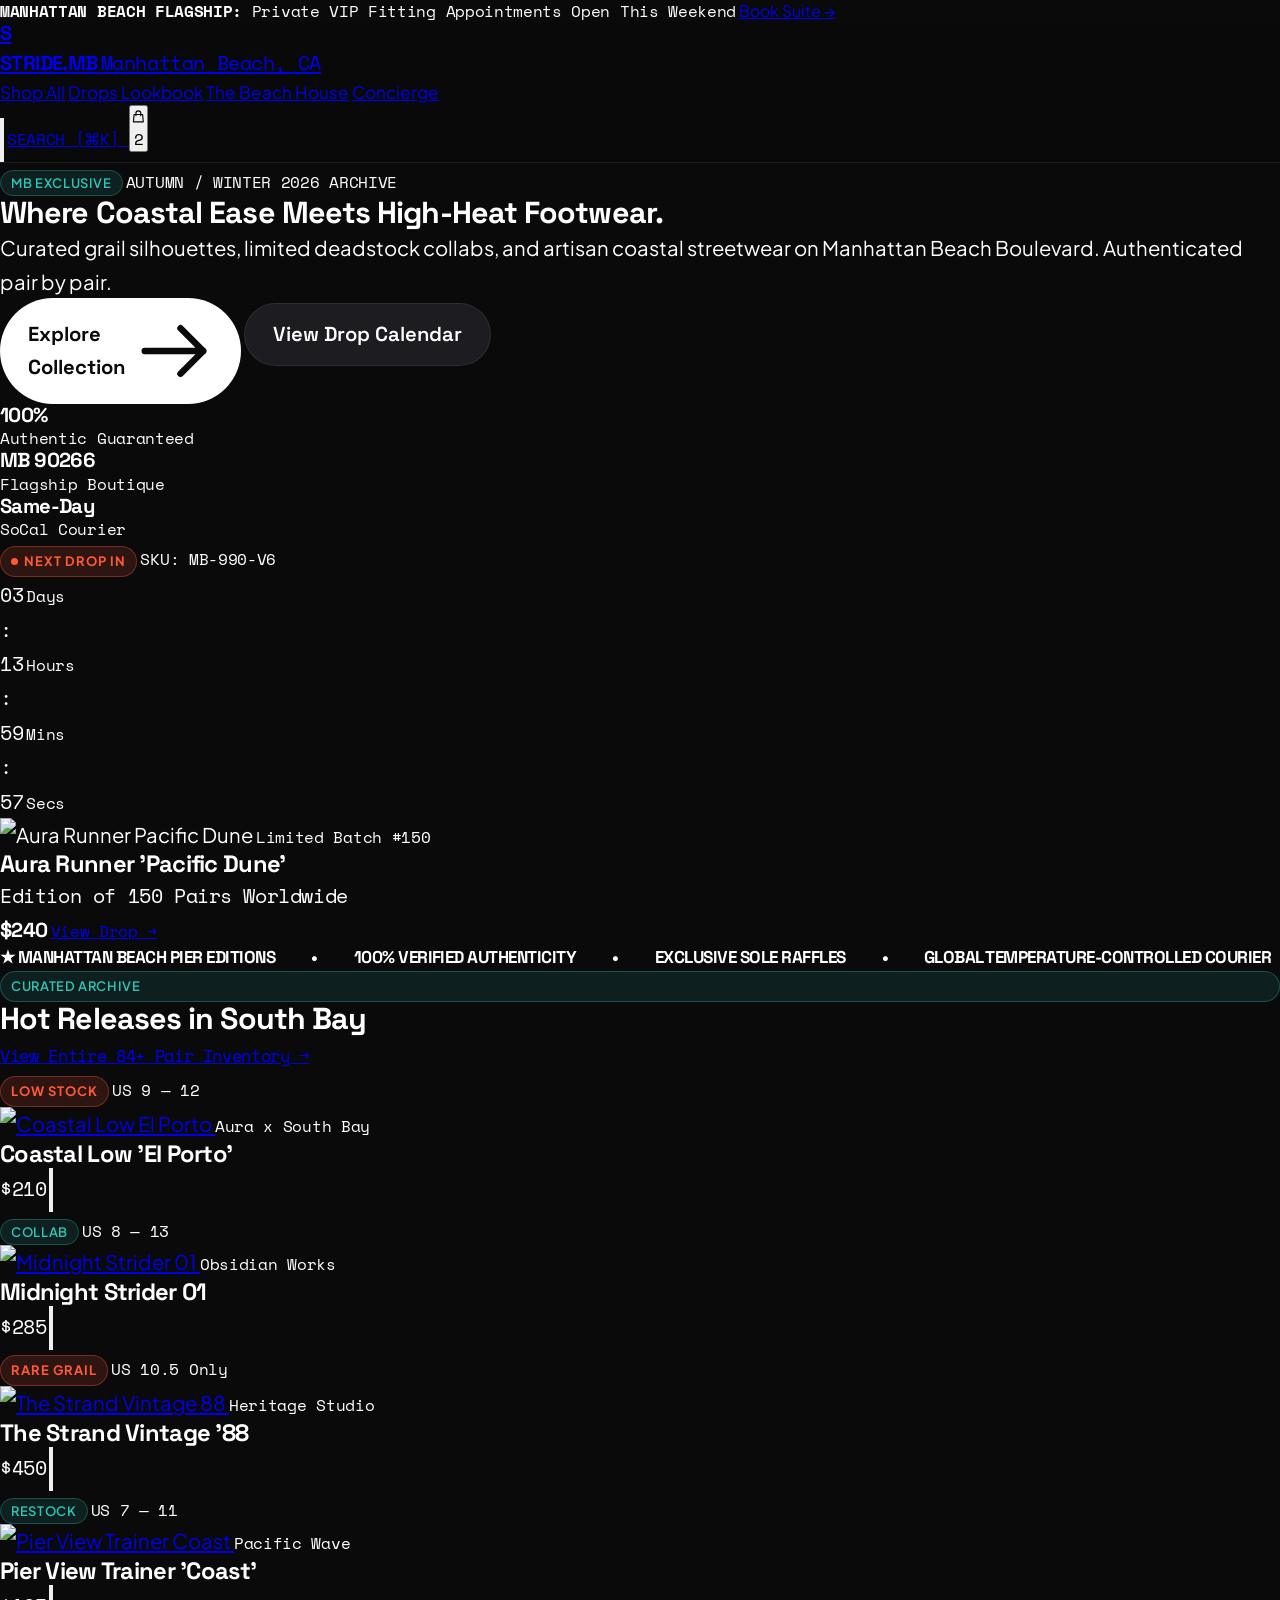
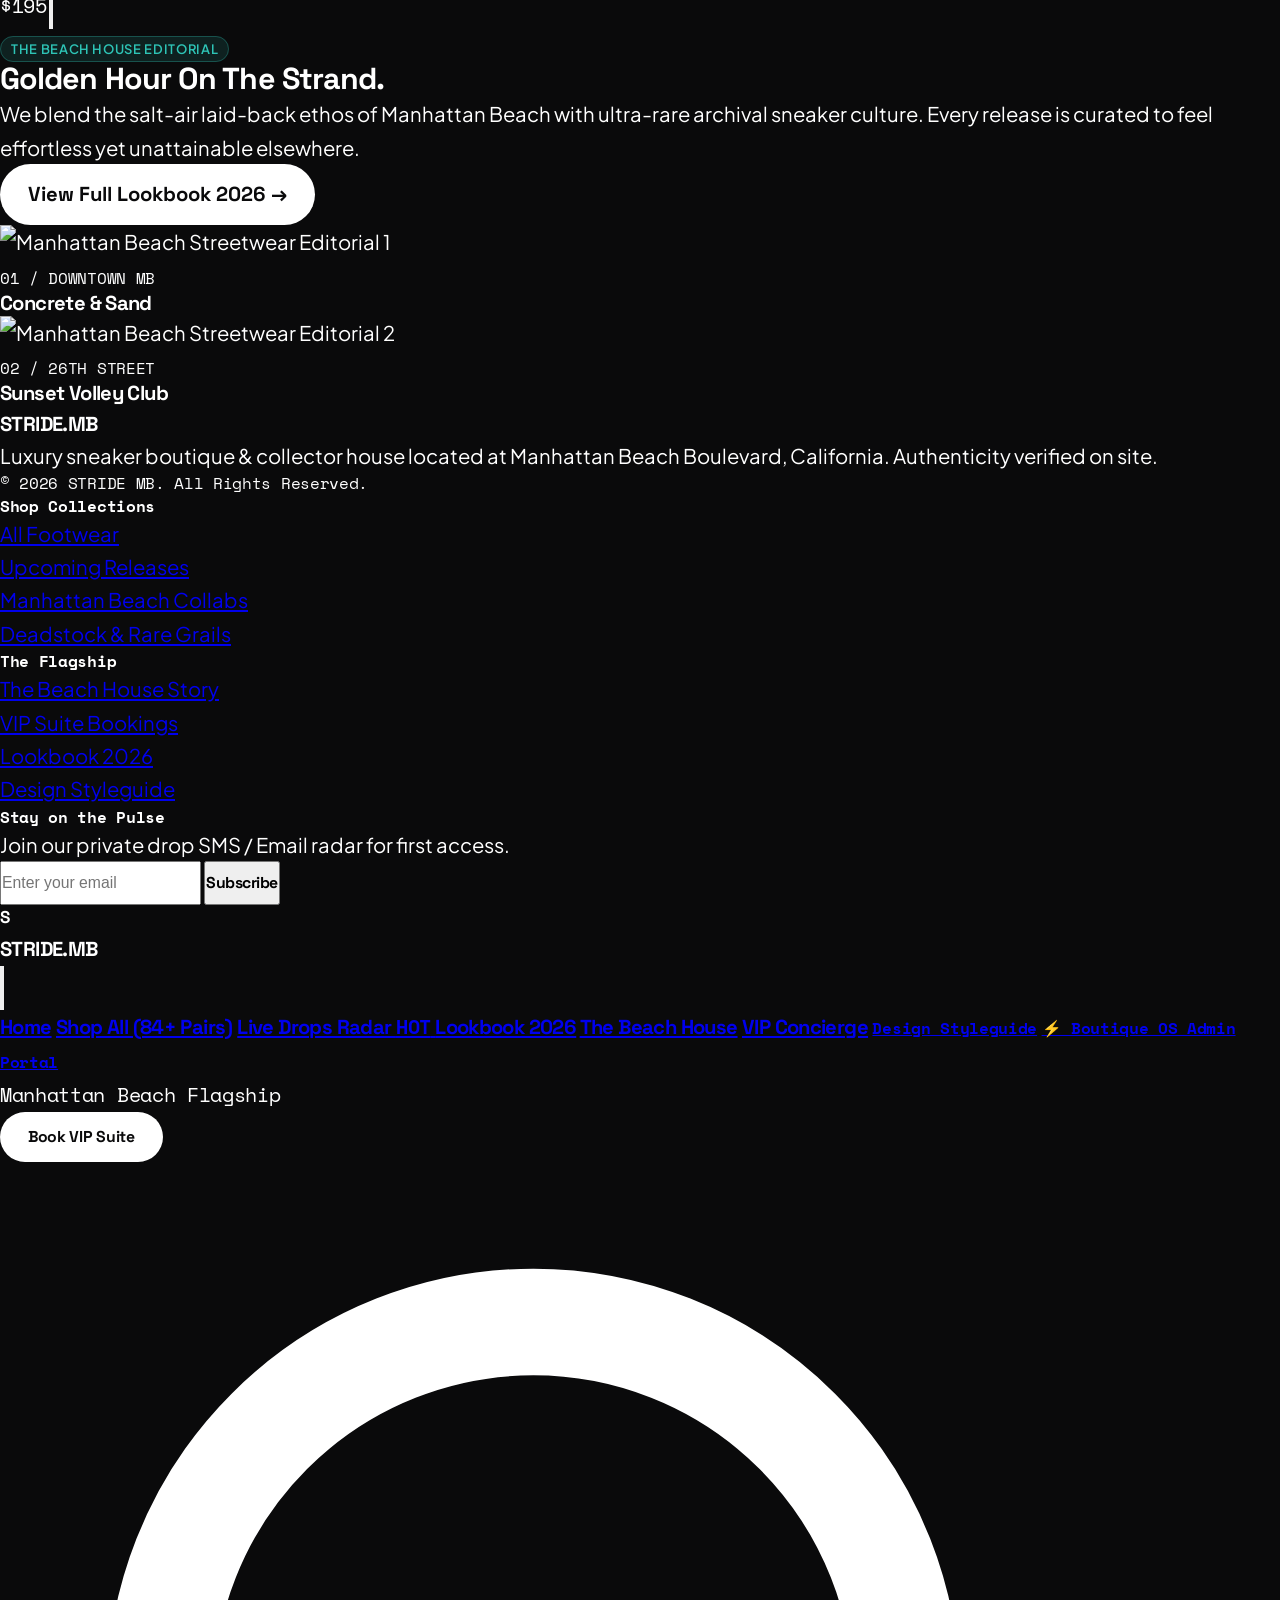
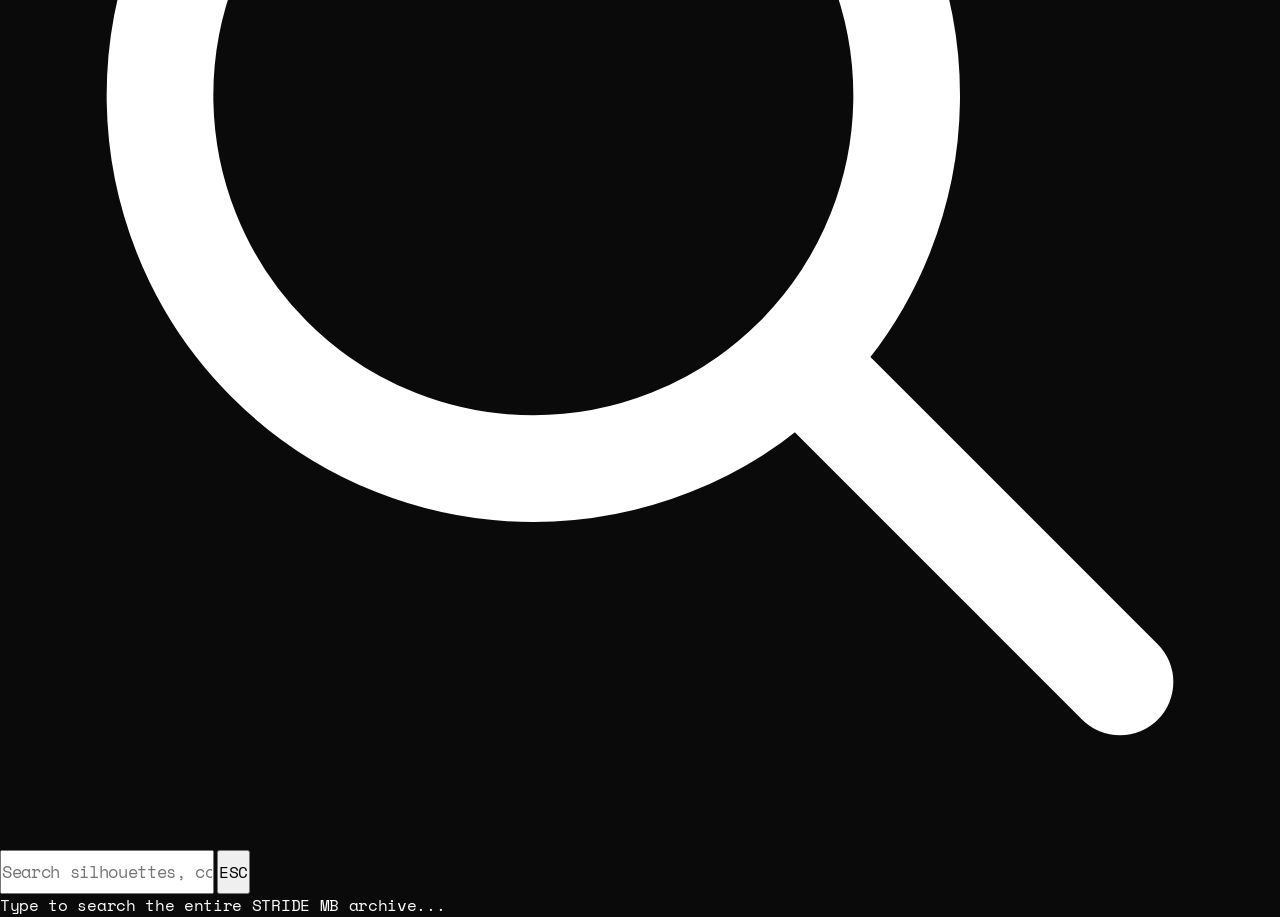
==== index.html @ 1799f6bc "style: universal 18px font scale and WCAG AAA readability upgrade" ====
<!DOCTYPE html>
<html lang="en" class="scroll-smooth">
<head>
  <meta charset="UTF-8">
  <meta name="viewport" content="width=device-width, initial-scale=1.0">
  <title>STRIDE MB — Manhattan Beach Luxury Sneaker Boutique</title>
  <meta name="description" content="Manhattan Beach's premier coastal luxury sneaker & streetwear boutique. Exclusive drops, rare grails, and authenticated collector kicks.">
  <script src="https://cdn.tailwindcss.com"></script>
  <script>
    tailwind.config = {
      theme: {
        extend: {
          colors: {
            brandDark: '#0A0A0B',
            brandCard: '#131316',
            brandOrange: '#FF5A36',
            brandTeal: '#2EC4B6',
            brandSand: '#E8E5DD',
          },
          fontFamily: {
            heading: ['Space Grotesk', 'sans-serif'],
            body: ['Plus Jakarta Sans', 'sans-serif'],
            mono: ['Space Mono', 'monospace'],
          }
        }
      }
    }
  </script>
  <link rel="stylesheet" href="assets/css/style.css">

  <!-- Ghost Factory Universal Typography & WCAG AAA Bad-Eyesight Protection -->
  <style id="ghost-typography">
    html { font-size: 18px !important; }
    body { font-size: 1.125rem !important; line-height: 1.65 !important; }
    p, li { font-size: 1.125rem !important; line-height: 1.65 !important; }
    button, input, select, textarea { font-size: 1rem !important; min-height: 44px; }
    .text-xs { font-size: 0.875rem !important; line-height: 1.4 !important; }
    .text-sm { font-size: 0.95rem !important; line-height: 1.5 !important; }
    .text-base { font-size: 1.125rem !important; line-height: 1.65 !important; }
  </style>

</head>
<body class="bg-[#0A0A0B] text-white selection:bg-[#FF5A36] selection:text-white font-body text-base text-zinc-100 font-sans antialiased selection:bg-emerald-500">

  <!-- Top Announcement Bar -->
  <div class="bg-gradient-to-r from-zinc-950 via-[#131316] to-zinc-950 border-b border-white/10 text-xs py-2 px-4 text-center tracking-wider flex items-center justify-center gap-3">
    <span class="pulse-dot"></span>
    <span class="text-zinc-300 font-mono"><strong class="text-white">MANHATTAN BEACH FLAGSHIP:</strong> Private VIP Fitting Appointments Open This Weekend</span>
    <a href="contact" class="underline text-[#FF5A36] hover:text-white transition-colors ml-2 font-medium">Book Suite &rarr;</a>
  </div>

  <!-- Main Navigation -->
  <header class="sticky top-0 z-50 glass-nav">
    <div class="max-w-7xl mx-auto px-6 h-20 flex items-center justify-between">
      <a href="/" class="flex items-center gap-3 group">
        <div class="w-10 h-10 rounded-xl bg-gradient-to-tr from-[#FF5A36] to-[#2EC4B6] p-[2px] flex items-center justify-center">
          <div class="w-full h-full bg-[#0A0A0B] rounded-[10px] flex items-center justify-center font-heading font-black text-lg tracking-tighter text-white group-hover:bg-transparent transition-colors">
            S
          </div>
        </div>
        <div class="flex flex-col">
          <span class="font-heading font-extrabold text-xl tracking-tight leading-none">STRIDE<span class="text-[#FF5A36]">.</span>MB</span>
          <span class="text-[9px] font-mono tracking-widest text-zinc-400 uppercase">Manhattan Beach, CA</span>
        </div>
      </a>

      <nav class="hidden md:flex items-center gap-8 text-sm font-medium text-zinc-300">
        <a href="shop" class="hover:text-white transition-colors">Shop All</a>
        <a href="drops" class="hover:text-[#FF5A36] transition-colors flex items-center gap-2">
          Drops <span class="w-1.5 h-1.5 rounded-full bg-[#FF5A36]"></span>
        </a>
        <a href="lookbook" class="hover:text-white transition-colors">Lookbook</a>
        <a href="about" class="hover:text-white transition-colors">The Beach House</a>
        <a href="contact" class="hover:text-white transition-colors">Concierge</a>
      </nav>

      <div class="flex items-center gap-4">
        <a href="shop" class="hidden sm:inline-flex text-xs font-mono text-zinc-400 hover:text-white py-2 px-3 rounded-lg border border-white/10 hover:border-white/20 transition-colors">
          SEARCH [⌘K]
        </a>
        <button data-cart-trigger class="relative p-2.5 rounded-full bg-zinc-900 hover:bg-zinc-800 border border-white/10 transition-all flex items-center justify-center" aria-label="Open Cart">
          <svg class="w-5 h-5 text-white" fill="none" stroke="currentColor" viewBox="0 0 24 24">
            <path stroke-linecap="round" stroke-linejoin="round" stroke-width="1.8" d="M16 11V7a4 4 0 00-8 0v4M5 9h14l1 12H4L5 9z"/>
          </svg>
          <span class="absolute -top-1 -right-1 bg-[#FF5A36] text-white text-xs font-semibold tracking-wider font-mono font-bold w-5 h-5 rounded-full flex items-center justify-center border-2 border-[#0A0A0B]">
            2
          </span>
        </button>
      </div>
    </div>
  </header>

  <!-- Hero Section -->
  <section class="relative min-h-[90vh] flex items-center overflow-hidden border-b border-white/10">
    <div class="absolute top-1/4 left-1/2 -translate-x-1/2 -translate-y-1/2 w-[700px] h-[450px] bg-gradient-to-tr from-[#FF5A36]/15 via-[#2EC4B6]/10 to-transparent blur-[140px] pointer-events-none"></div>

    <div class="max-w-7xl mx-auto px-6 py-16 grid grid-cols-1 lg:grid-cols-12 gap-12 items-center relative z-10">
      <div class="lg:col-span-7 space-y-6">
        <div class="inline-flex items-center gap-2 px-3 py-1.5 rounded-full border border-white/15 bg-white/5 backdrop-blur-md">
          <span class="badge-mb">MB EXCLUSIVE</span>
          <span class="text-xs text-zinc-300 font-mono">AUTUMN / WINTER 2026 ARCHIVE</span>
        </div>

        <h1 class="text-5xl sm:text-7xl font-heading font-extrabold tracking-tight leading-[1.05]">
          Where Coastal Ease Meets <span class="bg-clip-text text-transparent bg-gradient-to-r from-white via-zinc-200 to-zinc-500">High-Heat Footwear.</span>
        </h1>

        <p class="text-lg text-zinc-400 max-w-xl font-normal leading-relaxed">
          Curated grail silhouettes, limited deadstock collabs, and artisan coastal streetwear on Manhattan Beach Boulevard. Authenticated pair by pair.
        </p>

        <div class="flex flex-wrap items-center gap-4 pt-4">
          <a href="shop" class="btn-primary">
            Explore Collection
            <svg class="w-4 h-4" fill="none" stroke="currentColor" viewBox="0 0 24 24"><path stroke-linecap="round" stroke-linejoin="round" stroke-width="2" d="M14 5l7 7m0 0l-7 7m7-7H3"/></svg>
          </a>
          <a href="drops" class="btn-secondary">
            View Drop Calendar
          </a>
        </div>

        <div class="grid grid-cols-3 gap-6 pt-8 border-t border-white/10 max-w-lg">
          <div>
            <div class="font-heading font-bold text-2xl text-white">100%</div>
            <div class="text-xs text-zinc-400 font-mono">Authentic Guaranteed</div>
          </div>
          <div>
            <div class="font-heading font-bold text-2xl text-[#FF5A36]">MB 90266</div>
            <div class="text-xs text-zinc-400 font-mono">Flagship Boutique</div>
          </div>
          <div>
            <div class="font-heading font-bold text-2xl text-[#2EC4B6]">Same-Day</div>
            <div class="text-xs text-zinc-400 font-mono">SoCal Courier</div>
          </div>
        </div>
      </div>

      <!-- Hero Visual / Real Sneaker Card -->
      <div class="lg:col-span-5 relative flex justify-center">
        <div class="relative w-full max-w-md bg-gradient-to-b from-white/10 to-white/[0.02] p-6 sm:p-8 rounded-3xl border border-white/15 backdrop-blur-xl shadow-2xl">
          <div class="flex justify-between items-center mb-6">
            <span class="badge-drop"><span class="pulse-dot"></span> Next Drop In</span>
            <span class="font-mono text-xs text-zinc-400">SKU: MB-990-V6</span>
          </div>

          <!-- Countdown Timer Widget -->
          <div class="flex justify-between items-center text-center p-4 rounded-2xl bg-black/60 border border-white/10 mb-6" data-countdown>
            <div>
              <span class="cd-days text-2xl font-mono font-bold text-white">03</span>
              <span class="block text-xs font-semibold tracking-wider text-zinc-500 font-mono uppercase">Days</span>
            </div>
            <span class="text-zinc-600 font-mono">:</span>
            <div>
              <span class="cd-hours text-2xl font-mono font-bold text-white">14</span>
              <span class="block text-xs font-semibold tracking-wider text-zinc-500 font-mono uppercase">Hours</span>
            </div>
            <span class="text-zinc-600 font-mono">:</span>
            <div>
              <span class="cd-minutes text-2xl font-mono font-bold text-white">28</span>
              <span class="block text-xs font-semibold tracking-wider text-zinc-500 font-mono uppercase">Mins</span>
            </div>
            <span class="text-zinc-600 font-mono">:</span>
            <div>
              <span class="cd-seconds text-2xl font-mono font-bold text-[#FF5A36]">45</span>
              <span class="block text-xs font-semibold tracking-wider text-zinc-500 font-mono uppercase">Secs</span>
            </div>
          </div>

          <!-- Real Sneaker Image (High-Res Studio Shot) -->
          <div class="relative py-4 flex items-center justify-center rounded-2xl overflow-hidden bg-zinc-950/40 border border-white/5 group">
            <img src="https://images.unsplash.com/photo-1552346154-21d32810aba3?auto=format&fit=crop&w=800&q=80" 
                 alt="Aura Runner Pacific Dune" 
                 class="w-full h-56 object-cover rounded-xl transition-transform duration-500 group-hover:scale-105">
            <span class="absolute bottom-3 left-3 px-2.5 py-1 rounded-full bg-black/70 backdrop-blur-md text-xs font-semibold tracking-wider font-mono text-white border border-white/10">Limited Batch #150</span>
          </div>

          <!-- Product Card Details -->
          <div class="mt-4 pt-4 border-t border-white/10 flex items-center justify-between">
            <div>
              <h3 class="font-heading font-bold text-lg text-white">Aura Runner 'Pacific Dune'</h3>
              <p class="text-base text-zinc-200 leading-relaxed font-mono">Edition of 150 Pairs Worldwide</p>
            </div>
            <div class="text-right">
              <span class="block font-heading font-bold text-xl text-white">$240</span>
              <a href="product-detail" class="text-xs font-mono text-[#FF5A36] hover:underline font-bold">View Drop &rarr;</a>
            </div>
          </div>
        </div>
      </div>
    </div>
  </section>

  <!-- Marquee Ticker -->
  <section class="border-b border-white/10 bg-zinc-950/60 py-4 overflow-hidden">
    <div class="marquee-track">
      <div class="marquee-content font-heading text-sm uppercase tracking-widest text-zinc-500 font-bold">
        <span>★ MANHATTAN BEACH PIER EDITIONS</span>
        <span>•</span>
        <span>100% VERIFIED AUTHENTICITY</span>
        <span>•</span>
        <span>EXCLUSIVE SOLE RAFFLES</span>
        <span>•</span>
        <span>GLOBAL TEMPERATURE-CONTROLLED COURIER</span>
        <span>•</span>
        <span>LOCALLY CURATED IN 90266</span>
        <span>•</span>
        <span>PRIVATE VIP FITTING LOUNGE</span>
      </div>
      <div class="marquee-content font-heading text-sm uppercase tracking-widest text-zinc-500 font-bold">
        <span>★ MANHATTAN BEACH PIER EDITIONS</span>
        <span>•</span>
        <span>100% VERIFIED AUTHENTICITY</span>
        <span>•</span>
        <span>EXCLUSIVE SOLE RAFFLES</span>
        <span>•</span>
        <span>GLOBAL TEMPERATURE-CONTROLLED COURIER</span>
        <span>•</span>
        <span>LOCALLY CURATED IN 90266</span>
        <span>•</span>
        <span>PRIVATE VIP FITTING LOUNGE</span>
      </div>
    </div>
  </section>

  <!-- Featured Curated Drops with Real Photos -->
  <section class="max-w-7xl mx-auto px-6 py-24">
    <div class="flex flex-col md:flex-row md:items-end justify-between mb-12 gap-4">
      <div>
        <div class="badge-mb mb-2">CURATED ARCHIVE</div>
        <h2 class="text-3xl sm:text-4xl font-heading font-extrabold">Hot Releases in South Bay</h2>
      </div>
      <a href="shop" class="text-sm font-mono text-[#FF5A36] hover:text-white transition-colors flex items-center gap-2">
        View Entire 84+ Pair Inventory &rarr;
      </a>
    </div>

    <div class="grid grid-cols-1 md:grid-cols-2 lg:grid-cols-4 gap-6">
      
      <!-- Sneaker Card 1 -->
      <div class="sneaker-card bg-[#131316] rounded-2xl border border-white/10 p-5 flex flex-col justify-between group">
        <div>
          <div class="flex justify-between items-start mb-4">
            <span class="badge-drop">LOW STOCK</span>
            <span class="text-xs font-mono text-zinc-500">US 9 — 12</span>
          </div>
          <a href="product-detail" class="block h-52 bg-zinc-900/40 rounded-xl mb-4 overflow-hidden">
            <img src="https://images.unsplash.com/photo-1595950653106-6c9ebd614d3a?auto=format&fit=crop&w=700&q=80" 
                 alt="Coastal Low El Porto" 
                 class="w-full h-full object-cover product-img">
          </a>
          <span class="text-xs font-semibold font-mono text-zinc-400 uppercase tracking-wider">Aura x South Bay</span>
          <h3 class="font-heading font-bold text-lg text-white group-hover:text-[#FF5A36] transition-colors">Coastal Low 'El Porto'</h3>
        </div>
        <div class="mt-6 pt-4 border-t border-white/10 flex items-center justify-between">
          <span class="font-mono font-bold text-lg text-white">$210</span>
          <button onclick="event.preventDefault(); CartState.addItem({ id: 'mb-low-ep', name: 'Coastal Low El Porto', price: 210, size: 'US 10.5', image: 'https://images.unsplash.com/photo-1595950653106-6c9ebd614d3a?auto=format&fit=crop&w=200&q=80' })" class="p-2 rounded-lg bg-zinc-800 hover:bg-[#FF5A36] text-white transition-colors" title="Quick Add to Bag">
            <svg class="w-4 h-4" fill="none" stroke="currentColor" viewBox="0 0 24 24"><path stroke-linecap="round" stroke-linejoin="round" stroke-width="2" d="M12 4v16m8-8H4"/></svg>
          </button>
        </div>
      </div>

      <!-- Sneaker Card 2 -->
      <div class="sneaker-card bg-[#131316] rounded-2xl border border-white/10 p-5 flex flex-col justify-between group">
        <div>
          <div class="flex justify-between items-start mb-4">
            <span class="badge-mb">COLLAB</span>
            <span class="text-xs font-mono text-zinc-500">US 8 — 13</span>
          </div>
          <a href="product-detail" class="block h-52 bg-zinc-900/40 rounded-xl mb-4 overflow-hidden">
            <img src="https://images.unsplash.com/photo-1514989940723-e8e51635b782?auto=format&fit=crop&w=700&q=80" 
                 alt="Midnight Strider 01" 
                 class="w-full h-full object-cover product-img">
          </a>
          <span class="text-xs font-semibold font-mono text-zinc-400 uppercase tracking-wider">Obsidian Works</span>
          <h3 class="font-heading font-bold text-lg text-white group-hover:text-[#FF5A36] transition-colors">Midnight Strider 01</h3>
        </div>
        <div class="mt-6 pt-4 border-t border-white/10 flex items-center justify-between">
          <span class="font-mono font-bold text-lg text-white">$285</span>
          <button onclick="event.preventDefault(); CartState.addItem({ id: 'mb-ms-01', name: 'Midnight Strider 01', price: 285, size: 'US 10.0', image: 'https://images.unsplash.com/photo-1514989940723-e8e51635b782?auto=format&fit=crop&w=200&q=80' })" class="p-2 rounded-lg bg-zinc-800 hover:bg-[#FF5A36] text-white transition-colors" title="Quick Add to Bag">
            <svg class="w-4 h-4" fill="none" stroke="currentColor" viewBox="0 0 24 24"><path stroke-linecap="round" stroke-linejoin="round" stroke-width="2" d="M12 4v16m8-8H4"/></svg>
          </button>
        </div>
      </div>

      <!-- Sneaker Card 3 -->
      <div class="sneaker-card bg-[#131316] rounded-2xl border border-white/10 p-5 flex flex-col justify-between group">
        <div>
          <div class="flex justify-between items-start mb-4">
            <span class="badge-drop">RARE GRAIL</span>
            <span class="text-xs font-mono text-zinc-500">US 10.5 Only</span>
          </div>
          <a href="product-detail" class="block h-52 bg-zinc-900/40 rounded-xl mb-4 overflow-hidden">
            <img src="https://images.unsplash.com/photo-1607522370275-f14206abe5d3?auto=format&fit=crop&w=700&q=80" 
                 alt="The Strand Vintage 88" 
                 class="w-full h-full object-cover product-img">
          </a>
          <span class="text-xs font-semibold font-mono text-zinc-400 uppercase tracking-wider">Heritage Studio</span>
          <h3 class="font-heading font-bold text-lg text-white group-hover:text-[#FF5A36] transition-colors">The Strand Vintage '88</h3>
        </div>
        <div class="mt-6 pt-4 border-t border-white/10 flex items-center justify-between">
          <span class="font-mono font-bold text-lg text-white">$450</span>
          <button onclick="event.preventDefault(); CartState.addItem({ id: 'mb-sv-88', name: 'The Strand Vintage 88', price: 450, size: 'US 10.5', image: 'https://images.unsplash.com/photo-1607522370275-f14206abe5d3?auto=format&fit=crop&w=200&q=80' })" class="p-2 rounded-lg bg-zinc-800 hover:bg-[#FF5A36] text-white transition-colors" title="Quick Add to Bag">
            <svg class="w-4 h-4" fill="none" stroke="currentColor" viewBox="0 0 24 24"><path stroke-linecap="round" stroke-linejoin="round" stroke-width="2" d="M12 4v16m8-8H4"/></svg>
          </button>
        </div>
      </div>

      <!-- Sneaker Card 4 -->
      <div class="sneaker-card bg-[#131316] rounded-2xl border border-white/10 p-5 flex flex-col justify-between group">
        <div>
          <div class="flex justify-between items-start mb-4">
            <span class="badge-mb">RESTOCK</span>
            <span class="text-xs font-mono text-zinc-500">US 7 — 11</span>
          </div>
          <a href="product-detail" class="block h-52 bg-zinc-900/40 rounded-xl mb-4 overflow-hidden">
            <img src="https://images.unsplash.com/photo-1542291026-7eec264c27ff?auto=format&fit=crop&w=700&q=80" 
                 alt="Pier View Trainer Coast" 
                 class="w-full h-full object-cover product-img">
          </a>
          <span class="text-xs font-semibold font-mono text-zinc-400 uppercase tracking-wider">Pacific Wave</span>
          <h3 class="font-heading font-bold text-lg text-white group-hover:text-[#FF5A36] transition-colors">Pier View Trainer 'Coast'</h3>
        </div>
        <div class="mt-6 pt-4 border-t border-white/10 flex items-center justify-between">
          <span class="font-mono font-bold text-lg text-white">$195</span>
          <button onclick="event.preventDefault(); CartState.addItem({ id: 'mb-pv-c', name: 'Pier View Trainer Coast', price: 195, size: 'US 10.0', image: 'https://images.unsplash.com/photo-1542291026-7eec264c27ff?auto=format&fit=crop&w=200&q=80' })" class="p-2 rounded-lg bg-zinc-800 hover:bg-[#FF5A36] text-white transition-colors" title="Quick Add to Bag">
            <svg class="w-4 h-4" fill="none" stroke="currentColor" viewBox="0 0 24 24"><path stroke-linecap="round" stroke-linejoin="round" stroke-width="2" d="M12 4v16m8-8H4"/></svg>
          </button>
        </div>
      </div>

    </div>
  </section>

  <!-- Editorial Lookbook Highlight -->
  <section class="border-y border-white/10 bg-zinc-950/80 py-24">
    <div class="max-w-7xl mx-auto px-6">
      <div class="grid grid-cols-1 lg:grid-cols-12 gap-12 items-center">
        <div class="lg:col-span-5 space-y-6">
          <span class="badge-mb">THE BEACH HOUSE EDITORIAL</span>
          <h2 class="text-4xl sm:text-5xl font-heading font-black leading-tight">
            Golden Hour On The Strand.
          </h2>
          <p class="text-zinc-400 leading-relaxed">
            We blend the salt-air laid-back ethos of Manhattan Beach with ultra-rare archival sneaker culture. Every release is curated to feel effortless yet unattainable elsewhere.
          </p>
          <div class="pt-2">
            <a href="lookbook" class="btn-primary">
              View Full Lookbook 2026 &rarr;
            </a>
          </div>
        </div>
        <div class="lg:col-span-7 grid grid-cols-2 gap-4">
          <div class="rounded-2xl overflow-hidden border border-white/10 bg-zinc-900/60 min-h-[340px] relative group">
            <img src="https://images.unsplash.com/photo-1515955656352-a1fa3ffcd111?auto=format&fit=crop&w=800&q=80" 
                 alt="Manhattan Beach Streetwear Editorial 1" 
                 class="absolute inset-0 w-full h-full object-cover group-hover:scale-105 transition-transform duration-700">
            <div class="absolute inset-0 bg-gradient-to-t from-black/95 via-black/40 to-transparent"></div>
            <div class="relative z-10 p-6 flex flex-col justify-end h-full">
              <span class="text-xs font-mono text-[#FF5A36]">01 / DOWNTOWN MB</span>
              <h4 class="font-heading font-bold text-xl text-white">Concrete & Sand</h4>
            </div>
          </div>
          <div class="rounded-2xl overflow-hidden border border-white/10 bg-zinc-900/60 min-h-[340px] relative mt-8 group">
            <img src="https://images.unsplash.com/photo-1460353581641-37baddab0fa2?auto=format&fit=crop&w=800&q=80" 
                 alt="Manhattan Beach Streetwear Editorial 2" 
                 class="absolute inset-0 w-full h-full object-cover group-hover:scale-105 transition-transform duration-700">
            <div class="absolute inset-0 bg-gradient-to-t from-black/95 via-black/40 to-transparent"></div>
            <div class="relative z-10 p-6 flex flex-col justify-end h-full">
              <span class="text-xs font-mono text-[#2EC4B6]">02 / 26TH STREET</span>
              <h4 class="font-heading font-bold text-xl text-white">Sunset Volley Club</h4>
            </div>
          </div>
        </div>
      </div>
    </div>
  </section>

  <!-- Slide-out Cart Drawer -->
  <div id="cartOverlay"></div>
  <aside id="cartDrawer">
    <div class="p-6 border-b border-white/10 flex items-center justify-between">
      <div class="flex items-center gap-2">
        <h3 class="font-heading font-bold text-lg text-white">Your Bag</h3>
        <span class="text-xs font-mono px-2.5 py-0.5 rounded-full bg-zinc-800 text-zinc-300 font-bold" data-cart-count>2</span>
      </div>
      <button data-cart-close class="p-2 text-zinc-400 hover:text-white transition-colors" aria-label="Close cart">
        <svg class="w-5 h-5" fill="none" stroke="currentColor" viewBox="0 0 24 24"><path stroke-linecap="round" stroke-linejoin="round" stroke-width="2" d="M6 18L18 6M6 6l12 12"/></svg>
      </button>
    </div>

    <div class="p-4 bg-zinc-950/80 border-b border-white/5 text-xs">
      <div class="flex justify-between font-mono text-zinc-400 mb-1.5" id="shippingStatusText">
        <span>Free SoCal Courier Delivery</span>
        <span class="text-[#2EC4B6] font-bold">Unlocked!</span>
      </div>
      <div class="w-full bg-zinc-800 h-1.5 rounded-full overflow-hidden">
        <div id="shippingProgressBar" class="bg-[#2EC4B6] h-full w-full transition-all duration-300"></div>
      </div>
    </div>

    <div id="cartItemsContainer" class="flex-1 overflow-y-auto p-6 space-y-4"></div>

    <div class="p-6 border-t border-white/10 bg-zinc-950/90 space-y-4">
      <div class="space-y-1.5 text-sm font-mono">
        <div class="flex justify-between text-zinc-400">
          <span>Subtotal</span>
          <span class="text-white font-bold" data-cart-subtotal>$0.00</span>
        </div>
        <div class="flex justify-between text-white font-bold text-base pt-2 border-t border-white/10">
          <span>Total</span>
          <span class="text-[#FF5A36]" data-cart-total>$0.00 USD</span>
        </div>
      </div>
      <button onclick="triggerCheckout()" class="w-full btn-heat !py-3.5 text-sm">
        Proceed to Secure Checkout &rarr;
      </button>
      <p class="text-xs font-semibold tracking-wider text-zinc-500 font-mono text-center">Encrypted 256-bit Checkout • Authenticity Guaranteed</p>
    </div>
  </aside>

  <!-- Footer -->
  <footer class="border-t border-white/10 bg-[#070708] pt-16 pb-12">
    <div class="max-w-7xl mx-auto px-6 grid grid-cols-1 md:grid-cols-4 gap-10">
      <div class="space-y-4">
        <div class="flex items-center gap-2">
          <span class="font-heading font-extrabold text-xl tracking-tight">STRIDE<span class="text-[#FF5A36]">.</span>MB</span>
        </div>
        <p class="text-base text-zinc-200 leading-relaxed leading-relaxed">
          Luxury sneaker boutique & collector house located at Manhattan Beach Boulevard, California. Authenticity verified on site.
        </p>
        <p class="text-xs font-mono text-zinc-500">© 2026 STRIDE MB. All Rights Reserved.</p>
      </div>
      <div>
        <h4 class="font-mono text-xs uppercase tracking-wider text-white font-bold mb-4">Shop Collections</h4>
        <ul class="space-y-2 text-xs text-zinc-400 font-medium">
          <li><a href="shop" class="hover:text-white">All Footwear</a></li>
          <li><a href="drops" class="hover:text-[#FF5A36]">Upcoming Releases</a></li>
          <li><a href="shop" class="hover:text-white">Manhattan Beach Collabs</a></li>
          <li><a href="shop" class="hover:text-white">Deadstock & Rare Grails</a></li>
        </ul>
      </div>
      <div>
        <h4 class="font-mono text-xs uppercase tracking-wider text-white font-bold mb-4">The Flagship</h4>
        <ul class="space-y-2 text-xs text-zinc-400 font-medium">
          <li><a href="about" class="hover:text-white">The Beach House Story</a></li>
          <li><a href="contact" class="hover:text-white">VIP Suite Bookings</a></li>
          <li><a href="lookbook" class="hover:text-white">Lookbook 2026</a></li>
          <li><a href="styleguide" class="hover:text-white text-[#2EC4B6]">Design Styleguide</a></li>
        </ul>
      </div>
      <div>
        <h4 class="font-mono text-xs uppercase tracking-wider text-white font-bold mb-4">Stay on the Pulse</h4>
        <p class="text-base text-zinc-200 leading-relaxed mb-3">Join our private drop SMS / Email radar for first access.</p>
        <form class="space-y-2" onsubmit="event.preventDefault(); alert('Signed up for Manhattan Beach Drop Radar!');">
          <input type="email" placeholder="Enter your email" required class="w-full px-3 py-2 text-xs bg-zinc-900 border border-white/15 rounded-lg text-white placeholder-zinc-500 focus:outline-none focus:border-[#FF5A36]">
          <button type="submit" class="w-full py-2 bg-white text-black font-heading font-bold text-xs rounded-lg hover:bg-[#FF5A36] hover:text-white transition-colors">
            Subscribe
          </button>
        </form>
      </div>
    </div>
  </footer>

  <script src="assets/js/app.js"></script>
</body>
</html>
---- assets/css/style.css ----
/* ==========================================================================
   STRIDE MB - Manhattan Beach Sneaker Store Design System & Styles
   Premium E-commerce Template for Webflow / Gumroad (Nike & Kith Grade UX)
   ========================================================================== */

@import url('https://fonts.googleapis.com/css2?family=Plus+Jakarta+Sans:wght@300;400;500;600;700;800&family=Space+Grotesk:wght@400;500;600;700&family=Space+Mono:ital,wght@0,400;0,700;1,400&display=swap');

:root {
  /* Brand Color Palette */
  --bg-primary: #0A0A0B;
  --bg-secondary: #131316;
  --bg-tertiary: #1C1C21;
  --bg-card: rgba(23, 23, 28, 0.85);
  --bg-glass: rgba(255, 255, 255, 0.04);
  --bg-sand: #F6F4EE;
  
  --text-main: #FFFFFF;
  --text-muted: #9E9EA7;
  --text-subtle: #63636E;
  --text-dark: #0A0A0B;
  
  --accent-orange: #FF5A36;      /* Sunset / High-Heat Drop Alert */
  --accent-coral: #FF7D54;
  --accent-teal: #2EC4B6;        /* Pacific Ocean Tide Accent */
  --accent-sand: #D4AF37;        /* Gold / Premium Edition */
  
  --border-light: rgba(255, 255, 255, 0.08);
  --border-medium: rgba(255, 255, 255, 0.16);
  --border-accent: rgba(255, 90, 54, 0.4);
  
  /* Typography */
  --font-heading: 'Space Grotesk', -apple-system, sans-serif;
  --font-body: 'Plus Jakarta Sans', -apple-system, sans-serif;
  --font-mono: 'Space Mono', monospace;

  /* Transitions */
  --transition-fast: 0.2s cubic-bezier(0.16, 1, 0.3, 1);
  --transition-smooth: 0.4s cubic-bezier(0.16, 1, 0.3, 1);
}

/* Base Resets & Global Styles */
* {
  box-sizing: border-box;
  margin: 0;
  padding: 0;
}

body {
  background-color: var(--bg-primary);
  color: var(--text-main);
  font-family: var(--font-body);
  -webkit-font-smoothing: antialiased;
  -moz-osx-font-smoothing: grayscale;
  line-height: 1.6;
  overflow-x: hidden;
}

/* Typography Utility */
h1, h2, h3, h4, h5, h6, .font-heading {
  font-family: var(--font-heading);
  letter-spacing: -0.03em;
  font-weight: 700;
  line-height: 1.15;
}

.font-mono {
  font-family: var(--font-mono);
  letter-spacing: -0.02em;
}

/* Custom Scrollbar */
::-webkit-scrollbar {
  width: 6px;
  height: 6px;
}
::-webkit-scrollbar-track {
  background: var(--bg-primary);
}
::-webkit-scrollbar-thumb {
  background: var(--border-medium);
  border-radius: 3px;
}
::-webkit-scrollbar-thumb:hover {
  background: var(--accent-orange);
}

/* Glassmorphism Classes */
.glass-panel {
  background: var(--bg-glass);
  backdrop-filter: blur(16px);
  -webkit-backdrop-filter: blur(16px);
  border: 1px solid var(--border-light);
}

.glass-nav {
  background: rgba(10, 10, 11, 0.85);
  backdrop-filter: blur(20px);
  -webkit-backdrop-filter: blur(20px);
  border-bottom: 1px solid var(--border-light);
}

/* Badge & Tag Elements */
.badge-drop {
  background: rgba(255, 90, 54, 0.15);
  color: var(--accent-orange);
  border: 1px solid rgba(255, 90, 54, 0.35);
  padding: 4px 10px;
  font-size: 0.72rem;
  font-weight: 700;
  text-transform: uppercase;
  letter-spacing: 0.08em;
  border-radius: 9999px;
  display: inline-flex;
  align-items: center;
  gap: 6px;
}

.badge-mb {
  background: rgba(46, 196, 182, 0.12);
  color: var(--accent-teal);
  border: 1px solid rgba(46, 196, 182, 0.3);
  padding: 4px 10px;
  font-size: 0.72rem;
  font-weight: 600;
  letter-spacing: 0.05em;
  border-radius: 9999px;
}

/* Pulse Animation for Live Releases */
.pulse-dot {
  width: 7px;
  height: 7px;
  border-radius: 50%;
  background-color: var(--accent-orange);
  box-shadow: 0 0 0 0 rgba(255, 90, 54, 0.7);
  animation: pulse 1.8s infinite;
}

@keyframes pulse {
  0% {
    transform: scale(0.95);
    box-shadow: 0 0 0 0 rgba(255, 90, 54, 0.7);
  }
  70% {
    transform: scale(1);
    box-shadow: 0 0 0 8px rgba(255, 90, 54, 0);
  }
  100% {
    transform: scale(0.95);
    box-shadow: 0 0 0 0 rgba(255, 90, 54, 0);
  }
}

/* Sneaker Card Hover Animation & Quick-Add Size Overlay */
.sneaker-card {
  position: relative;
  transition: transform var(--transition-smooth), border-color var(--transition-smooth), box-shadow var(--transition-smooth);
}
.sneaker-card:hover {
  transform: translateY(-6px);
  border-color: var(--border-medium);
  box-shadow: 0 20px 40px -15px rgba(0, 0, 0, 0.7);
}

.sneaker-card .product-img {
  transition: transform var(--transition-smooth);
}
.sneaker-card:hover .product-img {
  transform: scale(1.06);
}

.quick-size-drawer {
  opacity: 0;
  transform: translateY(10px);
  transition: opacity 0.25s ease, transform 0.25s ease;
  pointer-events: none;
}
.sneaker-card:hover .quick-size-drawer {
  opacity: 1;
  transform: translateY(0);
  pointer-events: auto;
}

/* Marquee Animation */
.marquee-track {
  display: flex;
  overflow: hidden;
  user-select: none;
}
.marquee-content {
  display: flex;
  flex-shrink: 0;
  align-items: center;
  justify-content: space-around;
  min-width: 100%;
  animation: marquee 24s linear infinite;
  gap: 2rem;
}
.marquee-track:hover .marquee-content {
  animation-play-state: paused;
}

@keyframes marquee {
  0% { transform: translateX(0%); }
  100% { transform: translateX(-100%); }
}

/* Buttons */
.btn-primary {
  background: var(--text-main);
  color: var(--text-dark);
  font-family: var(--font-heading);
  font-weight: 700;
  padding: 14px 28px;
  border-radius: 9999px;
  display: inline-flex;
  align-items: center;
  justify-content: center;
  gap: 10px;
  transition: all var(--transition-fast);
  text-decoration: none;
  border: none;
  cursor: pointer;
}
.btn-primary:hover {
  background: var(--accent-orange);
  color: #FFFFFF;
  transform: scale(1.02);
  box-shadow: 0 10px 25px -5px rgba(255, 90, 54, 0.4);
}

.btn-secondary {
  background: var(--bg-tertiary);
  color: var(--text-main);
  font-family: var(--font-heading);
  font-weight: 600;
  padding: 14px 28px;
  border-radius: 9999px;
  display: inline-flex;
  align-items: center;
  justify-content: center;
  gap: 10px;
  border: 1px solid var(--border-light);
  transition: all var(--transition-fast);
  text-decoration: none;
  cursor: pointer;
}
.btn-secondary:hover {
  background: var(--bg-secondary);
  border-color: var(--text-main);
  color: #FFFFFF;
}

.btn-heat {
  background: var(--accent-orange);
  color: #FFFFFF;
  font-family: var(--font-heading);
  font-weight: 700;
  padding: 14px 28px;
  border-radius: 9999px;
  display: inline-flex;
  align-items: center;
  justify-content: center;
  gap: 10px;
  transition: all var(--transition-fast);
  text-decoration: none;
  border: none;
  cursor: pointer;
}
.btn-heat:hover {
  background: #E54522;
  box-shadow: 0 10px 30px rgba(255, 90, 54, 0.5);
  transform: translateY(-2px);
}

/* Size Pill Selector */
.size-pill {
  width: 54px;
  height: 44px;
  display: flex;
  align-items: center;
  justify-content: center;
  font-family: var(--font-mono);
  font-size: 0.88rem;
  font-weight: 600;
  background: var(--bg-secondary);
  border: 1px solid var(--border-light);
  border-radius: 8px;
  cursor: pointer;
  transition: all var(--transition-fast);
  color: var(--text-main);
}
.size-pill:hover {
  border-color: var(--text-main);
}
.size-pill.active {
  background: var(--text-main);
  color: var(--text-dark);
  border-color: var(--text-main);
  font-weight: 800;
}
.size-pill.sold-out {
  opacity: 0.3;
  cursor: not-allowed;
  text-decoration: line-through;
  border-style: dashed;
}

/* Colorway Swatch */
.colorway-thumb {
  width: 60px;
  height: 52px;
  border-radius: 10px;
  overflow: hidden;
  border: 2px solid transparent;
  cursor: pointer;
  transition: all 0.2s ease;
}
.colorway-thumb.active {
  border-color: var(--accent-orange);
  box-shadow: 0 0 12px rgba(255, 90, 54, 0.4);
}

/* Angle Selector Pills */
.angle-pill {
  padding: 6px 12px;
  font-size: 0.72rem;
  font-family: var(--font-mono);
  background: var(--bg-secondary);
  border: 1px solid var(--border-light);
  border-radius: 9999px;
  color: var(--text-muted);
  cursor: pointer;
  transition: all 0.2s ease;
}
.angle-pill.active {
  background: var(--text-main);
  color: var(--text-dark);
  font-weight: 700;
  border-color: var(--text-main);
}

/* Nike / GOAT Sticky Bottom Buy Bar */
#stickyBuyBar {
  position: fixed;
  bottom: 0;
  left: 0;
  right: 0;
  background: rgba(13, 13, 16, 0.94);
  backdrop-filter: blur(20px);
  -webkit-backdrop-filter: blur(20px);
  border-top: 1px solid var(--border-medium);
  z-index: 990;
  transform: translateY(100%);
  transition: transform 0.35s cubic-bezier(0.16, 1, 0.3, 1);
}
#stickyBuyBar.visible {
  transform: translateY(0);
}

/* Toast Notifications */
#toastNotification {
  position: fixed;
  bottom: 24px;
  right: 24px;
  background: #191920;
  border: 1px solid var(--accent-orange);
  border-radius: 16px;
  padding: 16px 20px;
  display: flex;
  align-items: center;
  gap: 14px;
  z-index: 10000;
  box-shadow: 0 20px 40px rgba(0, 0, 0, 0.6);
  transform: translateY(120%);
  transition: transform 0.35s cubic-bezier(0.16, 1, 0.3, 1);
}
#toastNotification.show {
  transform: translateY(0);
}

/* Cart Drawer */
#cartDrawer {
  position: fixed;
  top: 0;
  right: 0;
  bottom: 0;
  width: 100%;
  max-width: 440px;
  background: #111114;
  border-left: 1px solid var(--border-light);
  transform: translateX(100%);
  transition: transform 0.4s cubic-bezier(0.16, 1, 0.3, 1);
  z-index: 9999;
  display: flex;
  flex-direction: column;
}
#cartDrawer.open {
  transform: translateX(0);
}
#cartOverlay {
  position: fixed;
  inset: 0;
  background: rgba(0, 0, 0, 0.75);
  backdrop-filter: blur(6px);
  opacity: 0;
  pointer-events: none;
  transition: opacity 0.3s ease;
  z-index: 9998;
}
#cartOverlay.open {
  opacity: 1;
  pointer-events: auto;
}
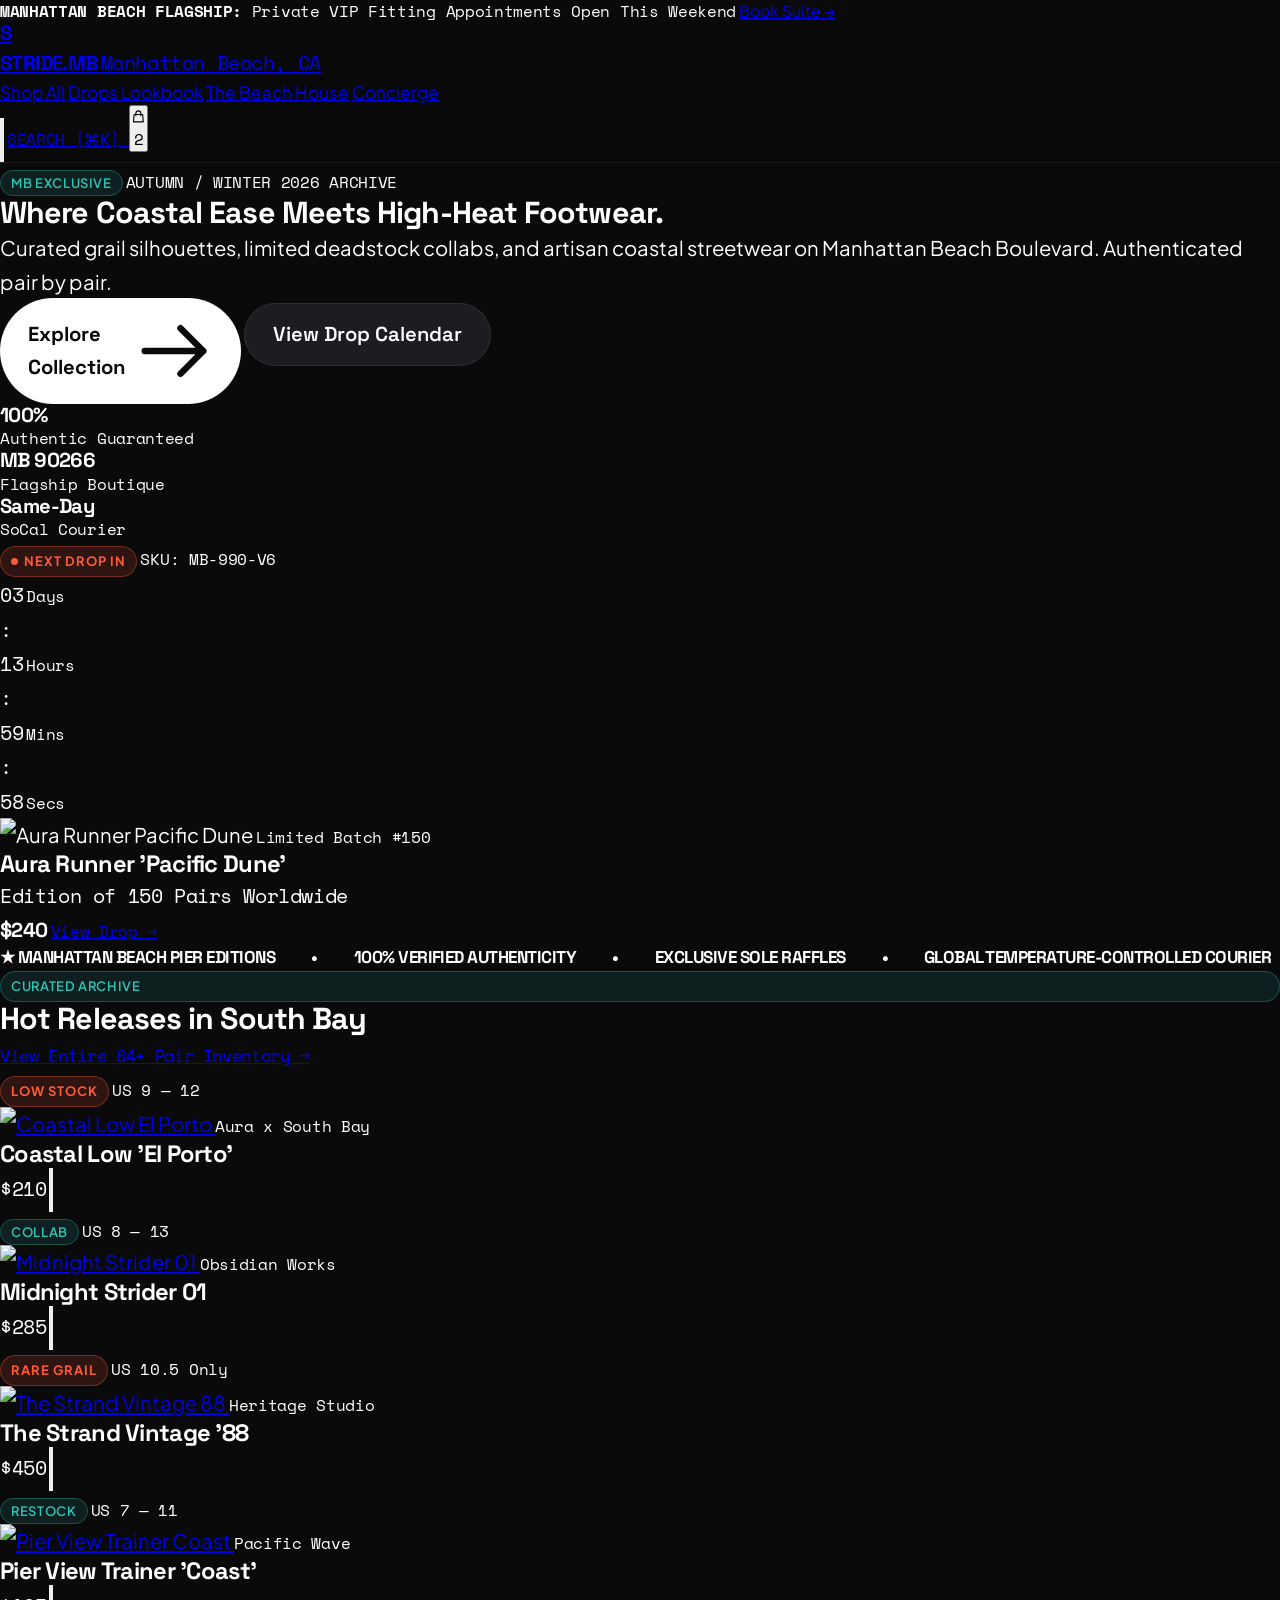
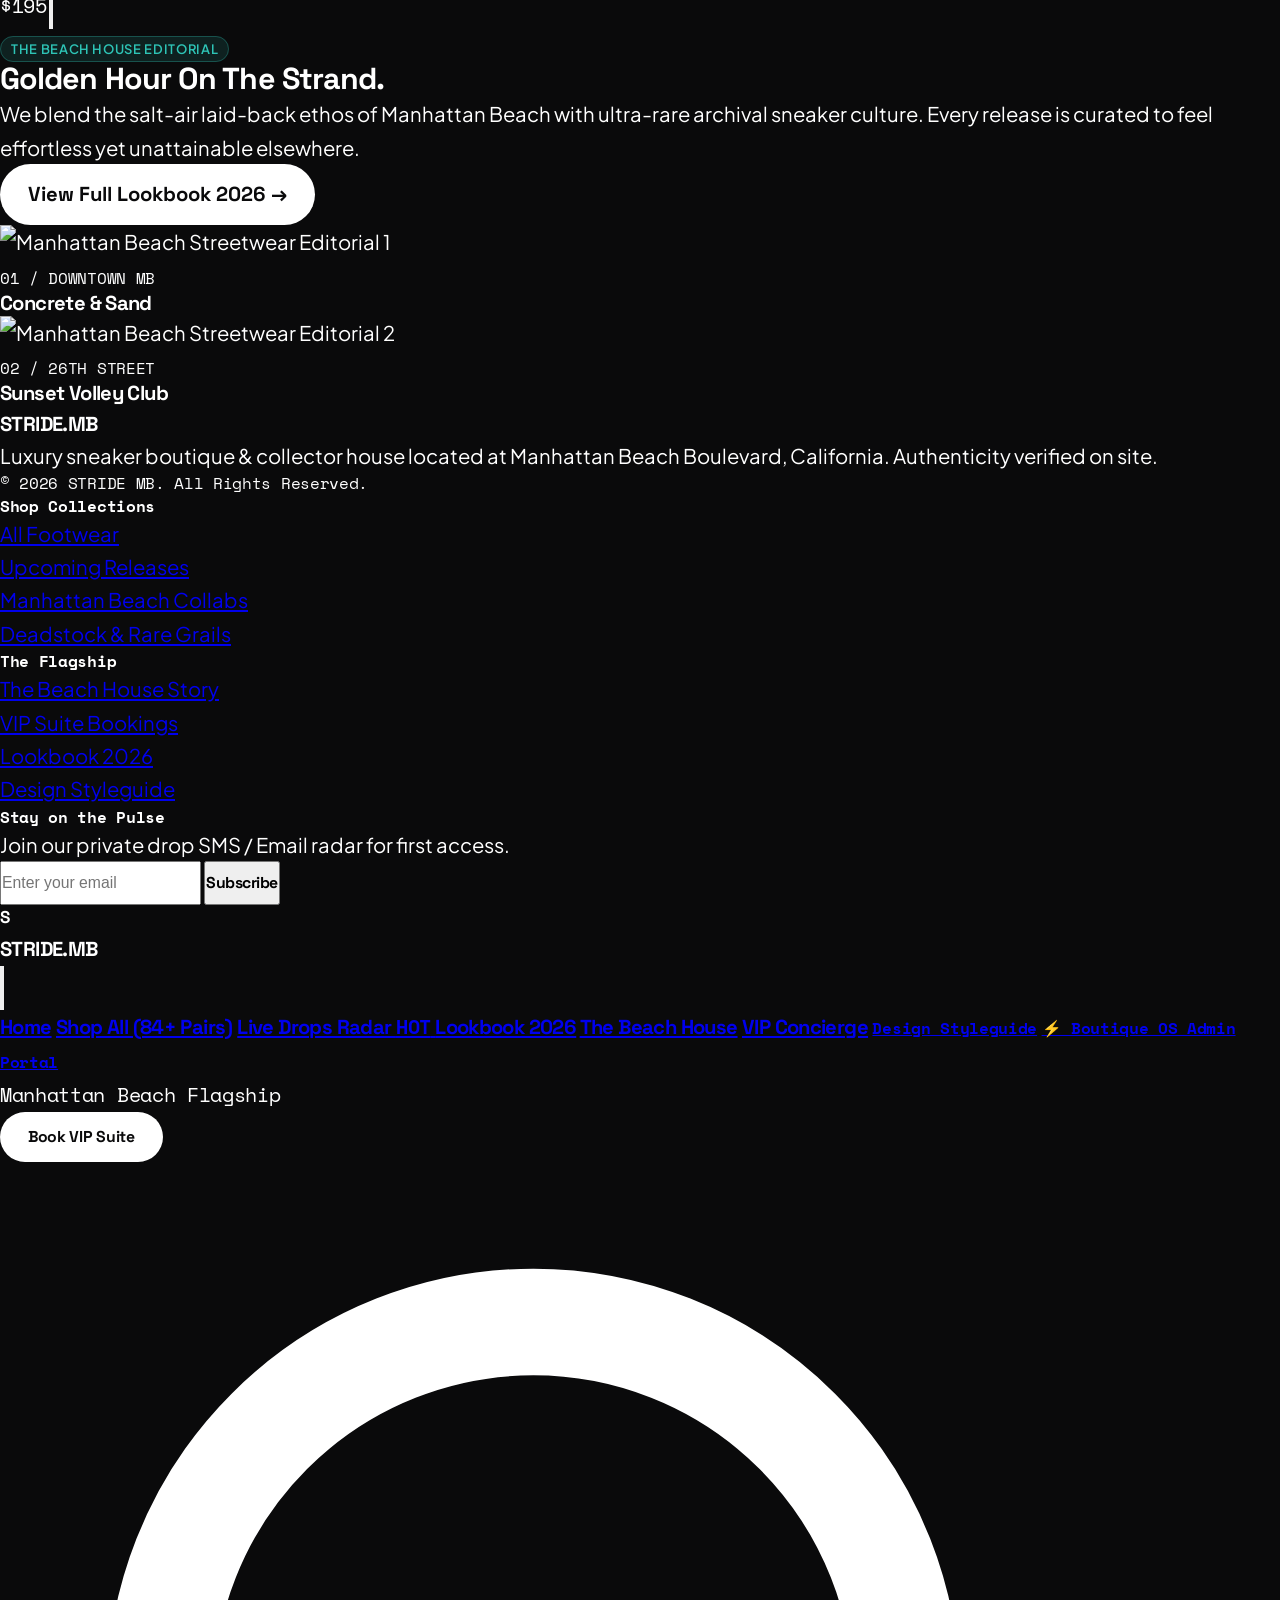
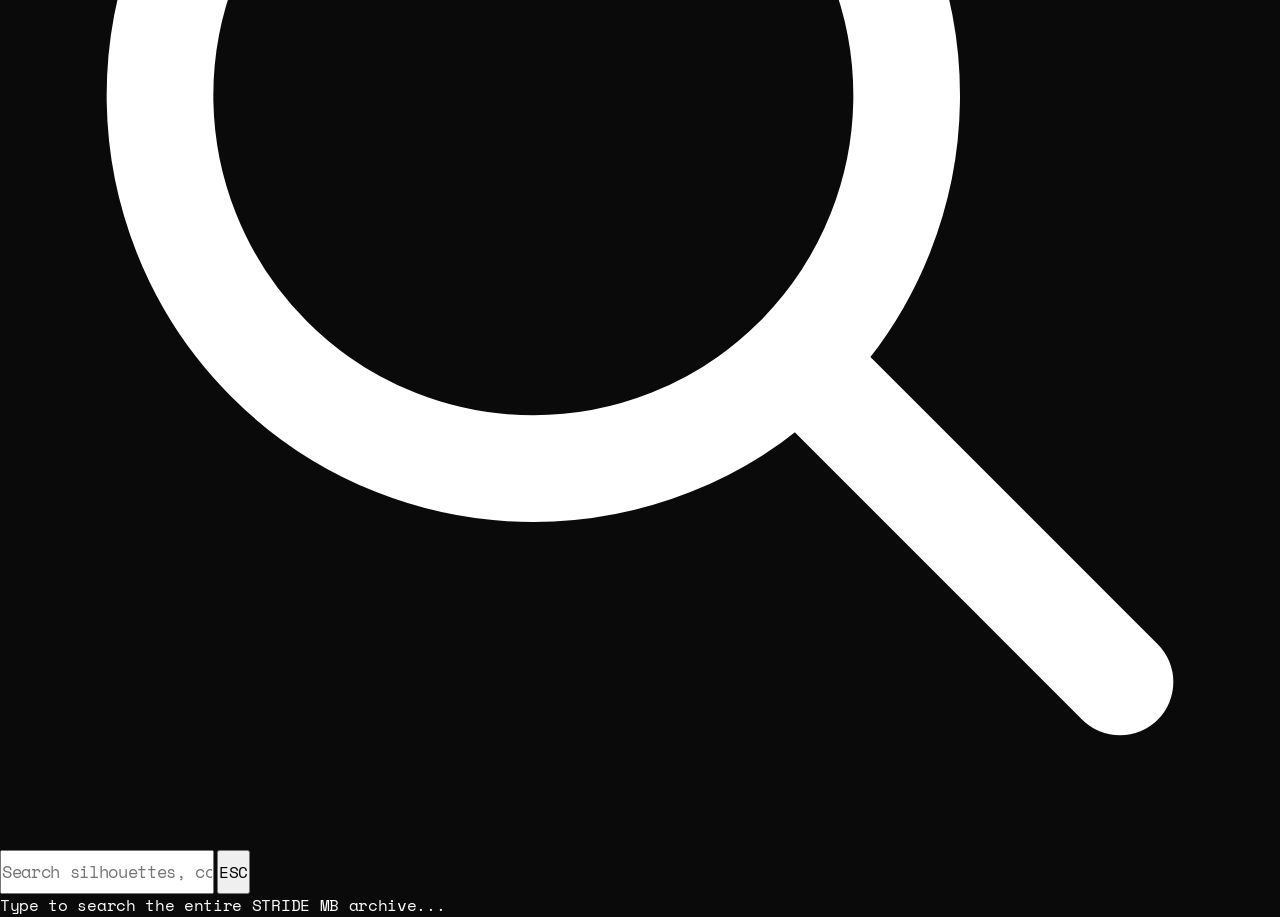
==== commit f0d63c07: "style: universal 18px font-size scale and WCAG AAA readability upgrade" ====
--- a/index.html
+++ b/index.html
@@ -29,6 +29,7 @@
   <link rel="stylesheet" href="assets/css/style.css">
 
   <!-- Ghost Factory Universal Typography & WCAG AAA Bad-Eyesight Protection -->
+  <!-- Ghost Factory Universal Typography & WCAG AAA Bad-Eyesight Protection -->
   <style id="ghost-typography">
     html { font-size: 18px !important; }
     body { font-size: 1.125rem !important; line-height: 1.65 !important; }
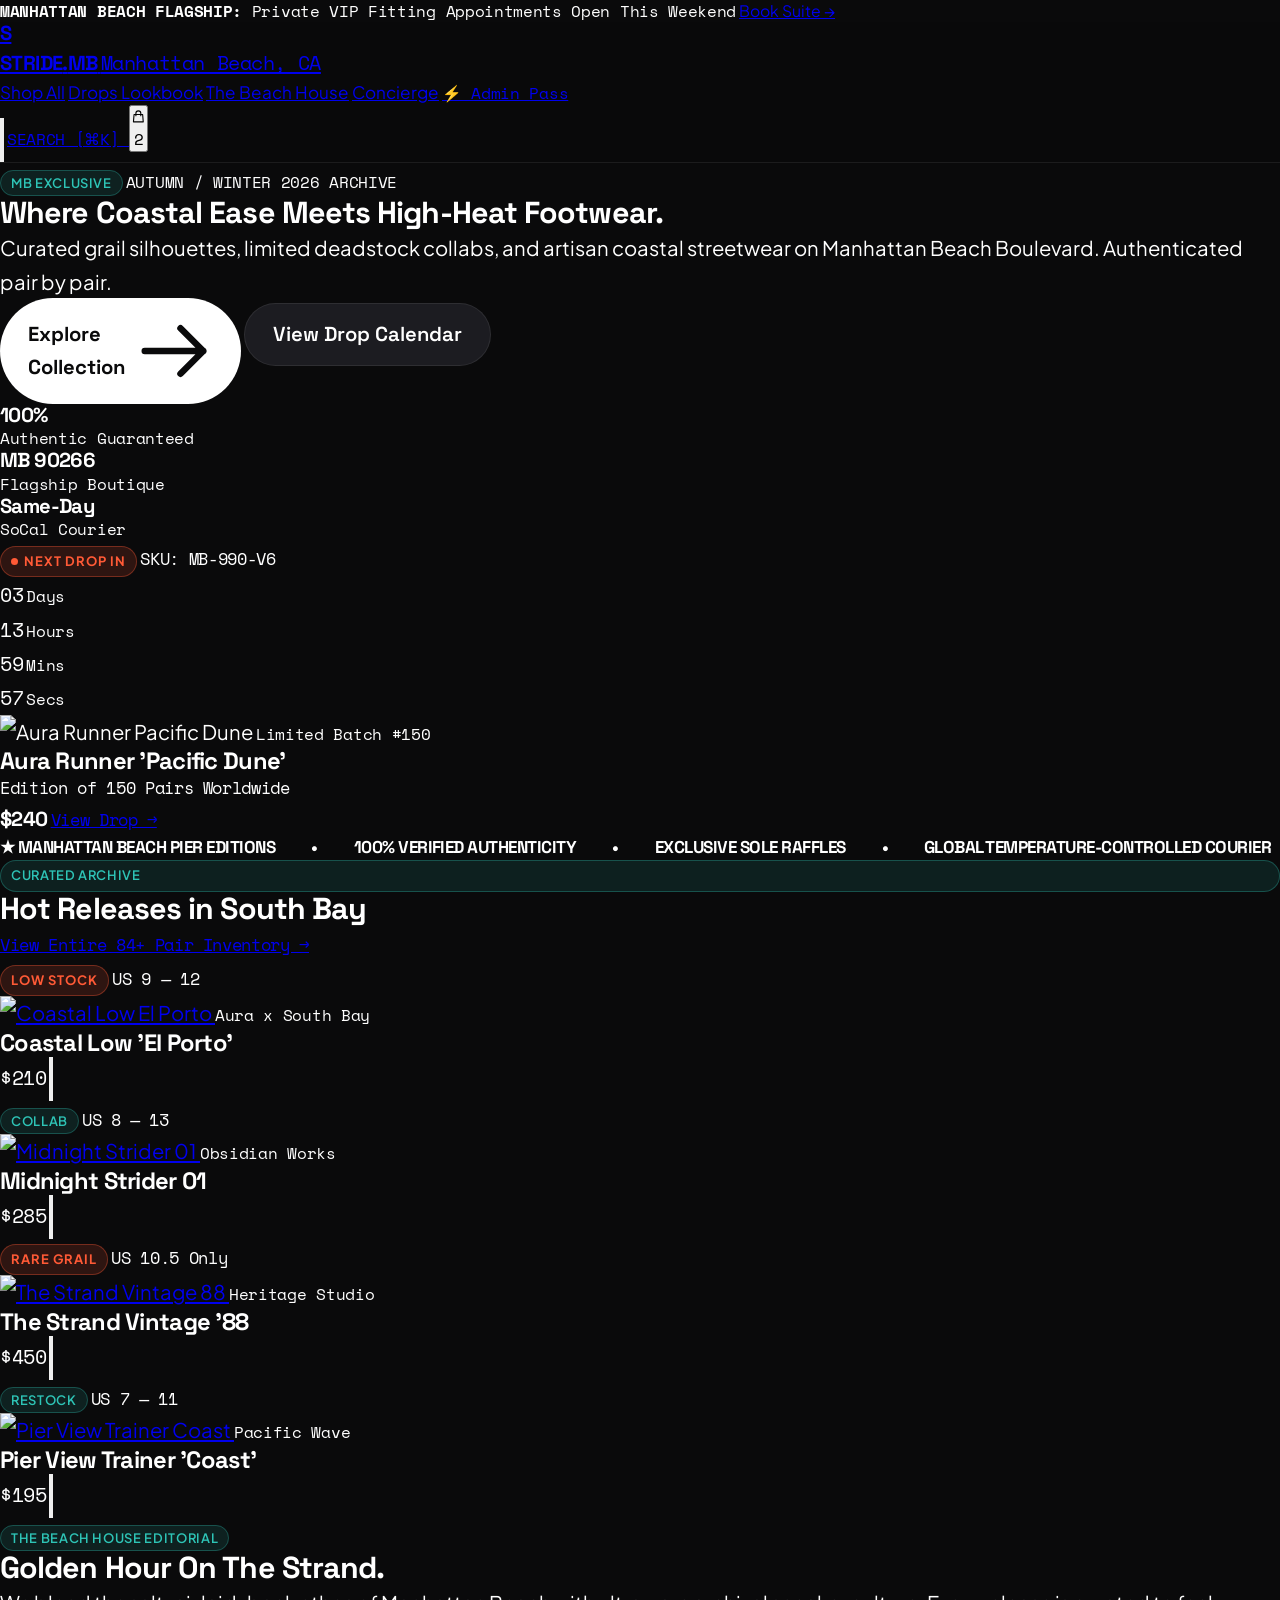
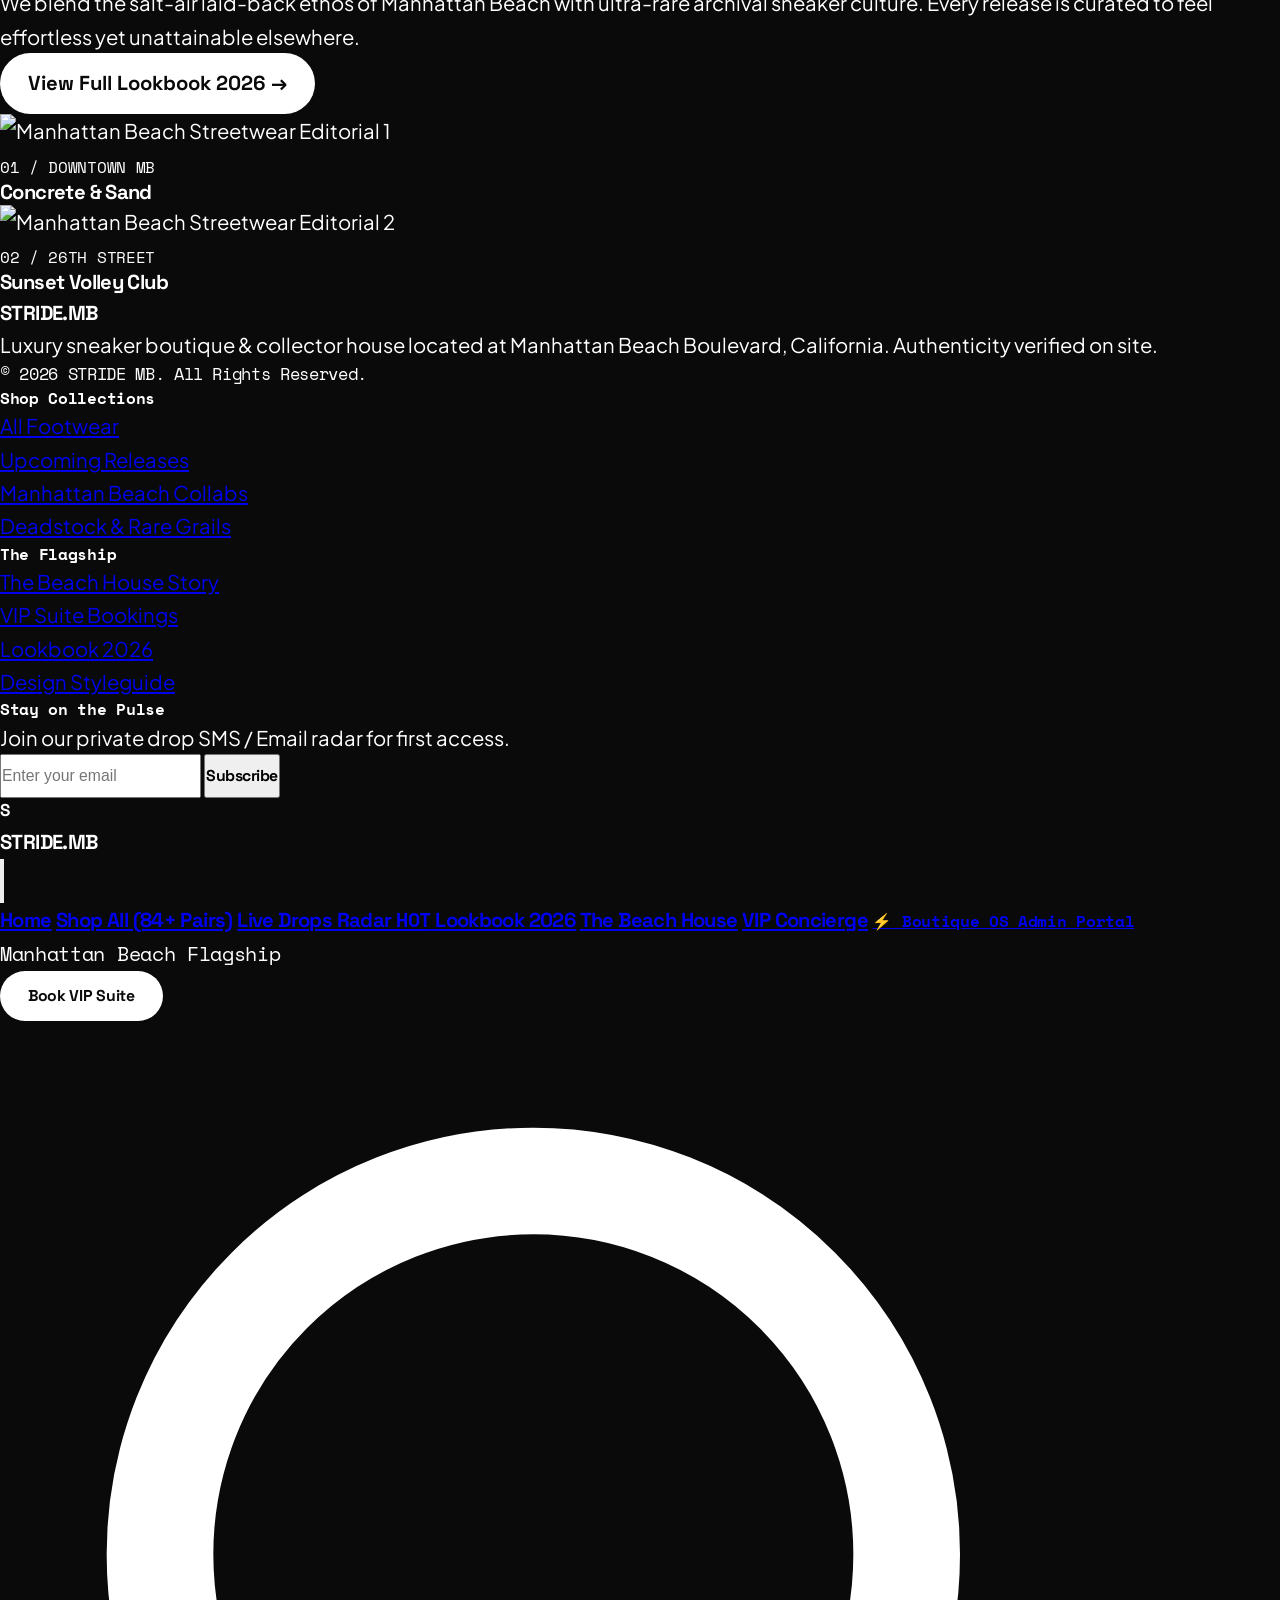
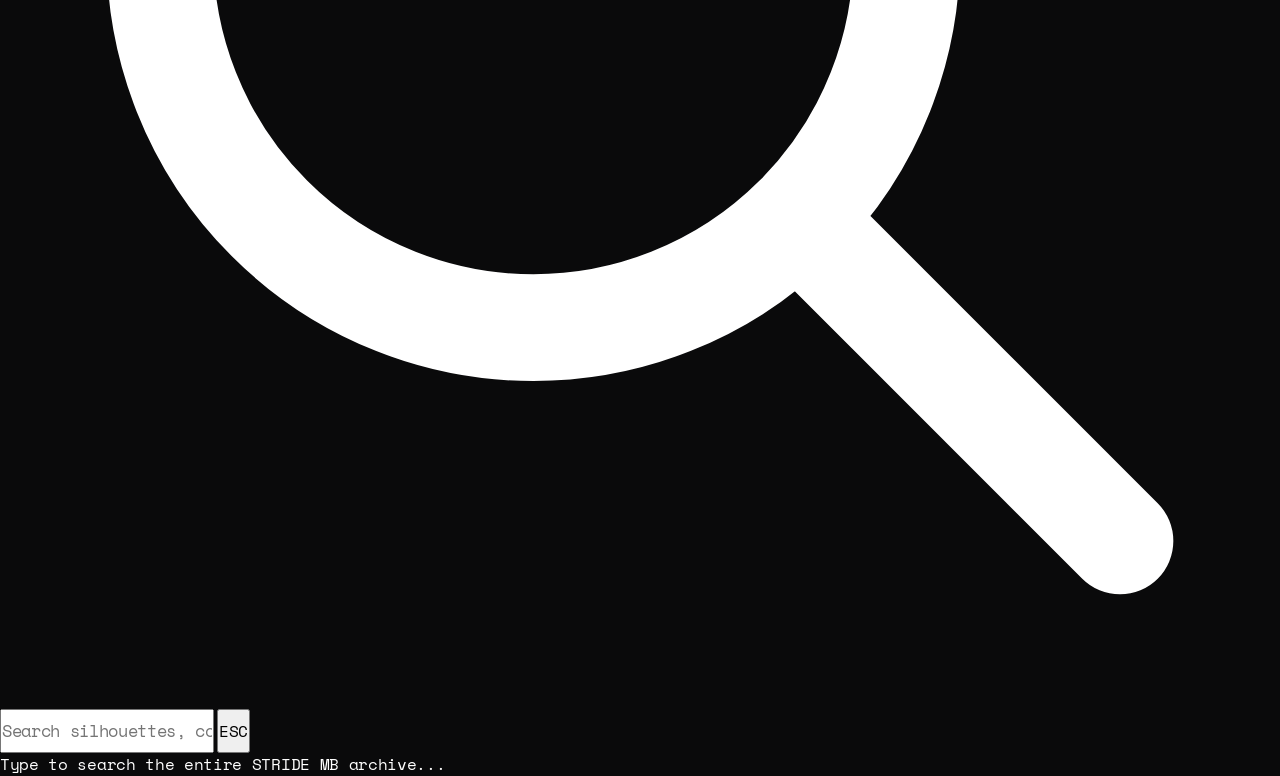
==== commit 5439cf4c: "fix(stride-mb): remediate P1 QA defects (anchor scrolling, contrast & responsive layout)" ====
--- a/index.html
+++ b/index.html
@@ -44,10 +44,10 @@
 <body class="bg-[#0A0A0B] text-white selection:bg-[#FF5A36] selection:text-white font-body text-base text-zinc-100 font-sans antialiased selection:bg-emerald-500">
 
   <!-- Top Announcement Bar -->
-  <div class="bg-gradient-to-r from-zinc-950 via-[#131316] to-zinc-950 border-b border-white/10 text-xs py-2 px-4 text-center tracking-wider flex items-center justify-center gap-3">
+  <div class="bg-gradient-to-r from-zinc-950 via-[#131316] to-zinc-950 border-b border-white/10 text-xs sm:text-sm py-2.5 px-4 text-center tracking-wider flex flex-col sm:flex-row items-center justify-center gap-2 sm:gap-3 break-words">
     <span class="pulse-dot"></span>
-    <span class="text-zinc-300 font-mono"><strong class="text-white">MANHATTAN BEACH FLAGSHIP:</strong> Private VIP Fitting Appointments Open This Weekend</span>
-    <a href="contact" class="underline text-[#FF5A36] hover:text-white transition-colors ml-2 font-medium">Book Suite &rarr;</a>
+    <span class="text-zinc-200 font-mono"><strong class="text-white">MANHATTAN BEACH FLAGSHIP:</strong> Private VIP Fitting Appointments Open This Weekend</span>
+    <a href="#contact" class="underline text-[#FF5A36] hover:text-white transition-colors ml-1 font-semibold">Book Suite &rarr;</a>
   </div>
 
   <!-- Main Navigation -->
@@ -61,22 +61,23 @@
         </div>
         <div class="flex flex-col">
           <span class="font-heading font-extrabold text-xl tracking-tight leading-none">STRIDE<span class="text-[#FF5A36]">.</span>MB</span>
-          <span class="text-[9px] font-mono tracking-widest text-zinc-400 uppercase">Manhattan Beach, CA</span>
+          <span class="text-[9px] font-mono tracking-widest text-zinc-200 uppercase">Manhattan Beach, CA</span>
         </div>
       </a>
 
-      <nav class="hidden md:flex items-center gap-8 text-sm font-medium text-zinc-300">
-        <a href="shop" class="hover:text-white transition-colors">Shop All</a>
-        <a href="drops" class="hover:text-[#FF5A36] transition-colors flex items-center gap-2">
+      <nav class="hidden md:flex items-center gap-8 text-sm font-medium text-zinc-200">
+        <a href="#shop" class="hover:text-white transition-colors">Shop All</a>
+        <a href="#drops" class="hover:text-[#FF5A36] transition-colors flex items-center gap-2">
           Drops <span class="w-1.5 h-1.5 rounded-full bg-[#FF5A36]"></span>
         </a>
-        <a href="lookbook" class="hover:text-white transition-colors">Lookbook</a>
-        <a href="about" class="hover:text-white transition-colors">The Beach House</a>
-        <a href="contact" class="hover:text-white transition-colors">Concierge</a>
+        <a href="#lookbook" class="hover:text-white transition-colors">Lookbook</a>
+        <a href="#about" class="hover:text-white transition-colors">The Beach House</a>
+        <a href="#contact" class="hover:text-white transition-colors">Concierge</a>
+        <a href="admin" class="text-xs font-mono text-amber-400 bg-amber-400/10 border border-amber-400/25 px-2.5 py-1 rounded hover:bg-amber-400 hover:text-black transition-colors font-bold">⚡ Admin Pass</a>
       </nav>
 
       <div class="flex items-center gap-4">
-        <a href="shop" class="hidden sm:inline-flex text-xs font-mono text-zinc-400 hover:text-white py-2 px-3 rounded-lg border border-white/10 hover:border-white/20 transition-colors">
+        <a href="shop" class="hidden sm:inline-flex text-xs font-mono text-zinc-200 hover:text-white py-2 px-3 rounded-lg border border-white/10 hover:border-white/20 transition-colors">
           SEARCH [⌘K]
         </a>
         <button data-cart-trigger class="relative p-2.5 rounded-full bg-zinc-900 hover:bg-zinc-800 border border-white/10 transition-all flex items-center justify-center" aria-label="Open Cart">
@@ -92,78 +93,74 @@
   </header>
 
   <!-- Hero Section -->
-  <section class="relative min-h-[90vh] flex items-center overflow-hidden border-b border-white/10">
+  <section id="hero" class="scroll-mt-20 relative min-h-[90vh] flex items-center overflow-hidden border-b border-white/10">
     <div class="absolute top-1/4 left-1/2 -translate-x-1/2 -translate-y-1/2 w-[700px] h-[450px] bg-gradient-to-tr from-[#FF5A36]/15 via-[#2EC4B6]/10 to-transparent blur-[140px] pointer-events-none"></div>
 
-    <div class="max-w-7xl mx-auto px-6 py-16 grid grid-cols-1 lg:grid-cols-12 gap-12 items-center relative z-10">
+    <div class="max-w-7xl mx-auto px-6 py-16 grid grid-cols-1 lg:grid-cols-12 gap-10 lg:gap-12 items-center relative z-10">
       <div class="lg:col-span-7 space-y-6">
         <div class="inline-flex items-center gap-2 px-3 py-1.5 rounded-full border border-white/15 bg-white/5 backdrop-blur-md">
           <span class="badge-mb">MB EXCLUSIVE</span>
           <span class="text-xs text-zinc-300 font-mono">AUTUMN / WINTER 2026 ARCHIVE</span>
         </div>
 
-        <h1 class="text-5xl sm:text-7xl font-heading font-extrabold tracking-tight leading-[1.05]">
+        <h1 class="text-5xl sm:text-7xl font-heading font-extrabold tracking-tight leading-[1.05] break-words">
           Where Coastal Ease Meets <span class="bg-clip-text text-transparent bg-gradient-to-r from-white via-zinc-200 to-zinc-500">High-Heat Footwear.</span>
         </h1>
 
-        <p class="text-lg text-zinc-400 max-w-xl font-normal leading-relaxed">
+        <p class="text-lg text-zinc-200 max-w-xl font-normal leading-relaxed break-words">
           Curated grail silhouettes, limited deadstock collabs, and artisan coastal streetwear on Manhattan Beach Boulevard. Authenticated pair by pair.
         </p>
 
         <div class="flex flex-wrap items-center gap-4 pt-4">
-          <a href="shop" class="btn-primary">
+          <a href="#shop" class="btn-primary">
             Explore Collection
             <svg class="w-4 h-4" fill="none" stroke="currentColor" viewBox="0 0 24 24"><path stroke-linecap="round" stroke-linejoin="round" stroke-width="2" d="M14 5l7 7m0 0l-7 7m7-7H3"/></svg>
           </a>
-          <a href="drops" class="btn-secondary">
+          <a href="#drops" class="btn-secondary">
             View Drop Calendar
           </a>
         </div>
 
-        <div class="grid grid-cols-3 gap-6 pt-8 border-t border-white/10 max-w-lg">
+        <div class="grid grid-cols-1 sm:grid-cols-3 gap-4 sm:gap-6 pt-8 border-t border-white/10 max-w-lg break-words">
           <div>
             <div class="font-heading font-bold text-2xl text-white">100%</div>
-            <div class="text-xs text-zinc-400 font-mono">Authentic Guaranteed</div>
+            <div class="text-xs text-zinc-300 font-mono font-medium">Authentic Guaranteed</div>
           </div>
           <div>
             <div class="font-heading font-bold text-2xl text-[#FF5A36]">MB 90266</div>
-            <div class="text-xs text-zinc-400 font-mono">Flagship Boutique</div>
+            <div class="text-xs text-zinc-300 font-mono font-medium">Flagship Boutique</div>
           </div>
           <div>
             <div class="font-heading font-bold text-2xl text-[#2EC4B6]">Same-Day</div>
-            <div class="text-xs text-zinc-400 font-mono">SoCal Courier</div>
-          </div>
-        </div>
-      </div>
+            <div class="text-xs text-zinc-300 font-mono font-medium">SoCal Courier</div>
+          </div>
+        </div>
 
       <!-- Hero Visual / Real Sneaker Card -->
       <div class="lg:col-span-5 relative flex justify-center">
         <div class="relative w-full max-w-md bg-gradient-to-b from-white/10 to-white/[0.02] p-6 sm:p-8 rounded-3xl border border-white/15 backdrop-blur-xl shadow-2xl">
-          <div class="flex justify-between items-center mb-6">
+          <div class="flex flex-col sm:flex-row sm:items-center justify-between gap-3 mb-6 break-words">
             <span class="badge-drop"><span class="pulse-dot"></span> Next Drop In</span>
-            <span class="font-mono text-xs text-zinc-400">SKU: MB-990-V6</span>
+            <span class="font-mono text-sm text-zinc-200 font-semibold tracking-wide">SKU: MB-990-V6</span>
           </div>
 
           <!-- Countdown Timer Widget -->
-          <div class="flex justify-between items-center text-center p-4 rounded-2xl bg-black/60 border border-white/10 mb-6" data-countdown>
+          <div class="grid grid-cols-4 gap-2 text-center p-4 rounded-2xl bg-black/60 border border-white/10 mb-6 break-words" data-countdown>
             <div>
               <span class="cd-days text-2xl font-mono font-bold text-white">03</span>
-              <span class="block text-xs font-semibold tracking-wider text-zinc-500 font-mono uppercase">Days</span>
-            </div>
-            <span class="text-zinc-600 font-mono">:</span>
+              <span class="block text-xs font-semibold tracking-wider text-zinc-300 font-mono uppercase">Days</span>
+            </div>
             <div>
               <span class="cd-hours text-2xl font-mono font-bold text-white">14</span>
-              <span class="block text-xs font-semibold tracking-wider text-zinc-500 font-mono uppercase">Hours</span>
-            </div>
-            <span class="text-zinc-600 font-mono">:</span>
+              <span class="block text-xs font-semibold tracking-wider text-zinc-300 font-mono uppercase">Hours</span>
+            </div>
             <div>
               <span class="cd-minutes text-2xl font-mono font-bold text-white">28</span>
-              <span class="block text-xs font-semibold tracking-wider text-zinc-500 font-mono uppercase">Mins</span>
-            </div>
-            <span class="text-zinc-600 font-mono">:</span>
+              <span class="block text-xs font-semibold tracking-wider text-zinc-300 font-mono uppercase">Mins</span>
+            </div>
             <div>
               <span class="cd-seconds text-2xl font-mono font-bold text-[#FF5A36]">45</span>
-              <span class="block text-xs font-semibold tracking-wider text-zinc-500 font-mono uppercase">Secs</span>
+              <span class="block text-xs font-semibold tracking-wider text-zinc-300 font-mono uppercase">Secs</span>
             </div>
           </div>
 
@@ -176,14 +173,14 @@
           </div>
 
           <!-- Product Card Details -->
-          <div class="mt-4 pt-4 border-t border-white/10 flex items-center justify-between">
-            <div>
-              <h3 class="font-heading font-bold text-lg text-white">Aura Runner 'Pacific Dune'</h3>
-              <p class="text-base text-zinc-200 leading-relaxed font-mono">Edition of 150 Pairs Worldwide</p>
-            </div>
-            <div class="text-right">
+          <div class="mt-4 pt-4 border-t border-white/10 flex flex-col sm:flex-row sm:items-center justify-between gap-3 sm:gap-4 break-words">
+            <div class="min-w-0">
+              <h3 class="font-heading font-bold text-lg text-white break-words">Aura Runner 'Pacific Dune'</h3>
+              <p class="text-sm sm:text-base text-zinc-200 leading-relaxed font-mono break-words">Edition of 150 Pairs Worldwide</p>
+            </div>
+            <div class="text-left sm:text-right shrink-0">
               <span class="block font-heading font-bold text-xl text-white">$240</span>
-              <a href="product-detail" class="text-xs font-mono text-[#FF5A36] hover:underline font-bold">View Drop &rarr;</a>
+              <a href="product-detail" class="text-sm font-mono text-[#FF5A36] hover:underline font-bold inline-block">View Drop &rarr;</a>
             </div>
           </div>
         </div>
@@ -192,9 +189,9 @@
   </section>
 
   <!-- Marquee Ticker -->
-  <section class="border-b border-white/10 bg-zinc-950/60 py-4 overflow-hidden">
+  <section id="ticker" class="scroll-mt-20 border-b border-white/10 bg-zinc-950/80 py-4 overflow-hidden">
     <div class="marquee-track">
-      <div class="marquee-content font-heading text-sm uppercase tracking-widest text-zinc-500 font-bold">
+      <div class="marquee-content font-heading text-sm sm:text-base uppercase tracking-widest text-zinc-200 font-bold">
         <span>★ MANHATTAN BEACH PIER EDITIONS</span>
         <span>•</span>
         <span>100% VERIFIED AUTHENTICITY</span>
@@ -207,7 +204,7 @@
         <span>•</span>
         <span>PRIVATE VIP FITTING LOUNGE</span>
       </div>
-      <div class="marquee-content font-heading text-sm uppercase tracking-widest text-zinc-500 font-bold">
+      <div class="marquee-content font-heading text-sm sm:text-base uppercase tracking-widest text-zinc-200 font-bold">
         <span>★ MANHATTAN BEACH PIER EDITIONS</span>
         <span>•</span>
         <span>100% VERIFIED AUTHENTICITY</span>
@@ -224,7 +221,8 @@
   </section>
 
   <!-- Featured Curated Drops with Real Photos -->
-  <section class="max-w-7xl mx-auto px-6 py-24">
+  <section id="shop" class="scroll-mt-20 max-w-7xl mx-auto px-6 py-24">
+    <div id="drops" class="scroll-mt-20"></div>
     <div class="flex flex-col md:flex-row md:items-end justify-between mb-12 gap-4">
       <div>
         <div class="badge-mb mb-2">CURATED ARCHIVE</div>
@@ -242,14 +240,14 @@
         <div>
           <div class="flex justify-between items-start mb-4">
             <span class="badge-drop">LOW STOCK</span>
-            <span class="text-xs font-mono text-zinc-500">US 9 — 12</span>
+            <span class="text-sm font-mono text-zinc-200 font-medium">US 9 — 12</span>
           </div>
           <a href="product-detail" class="block h-52 bg-zinc-900/40 rounded-xl mb-4 overflow-hidden">
             <img src="https://images.unsplash.com/photo-1595950653106-6c9ebd614d3a?auto=format&fit=crop&w=700&q=80" 
                  alt="Coastal Low El Porto" 
                  class="w-full h-full object-cover product-img">
           </a>
-          <span class="text-xs font-semibold font-mono text-zinc-400 uppercase tracking-wider">Aura x South Bay</span>
+          <span class="text-xs sm:text-sm font-semibold font-mono text-zinc-200 uppercase tracking-wider">Aura x South Bay</span>
           <h3 class="font-heading font-bold text-lg text-white group-hover:text-[#FF5A36] transition-colors">Coastal Low 'El Porto'</h3>
         </div>
         <div class="mt-6 pt-4 border-t border-white/10 flex items-center justify-between">
@@ -265,14 +263,14 @@
         <div>
           <div class="flex justify-between items-start mb-4">
             <span class="badge-mb">COLLAB</span>
-            <span class="text-xs font-mono text-zinc-500">US 8 — 13</span>
+            <span class="text-sm font-mono text-zinc-200 font-medium">US 8 — 13</span>
           </div>
           <a href="product-detail" class="block h-52 bg-zinc-900/40 rounded-xl mb-4 overflow-hidden">
             <img src="https://images.unsplash.com/photo-1514989940723-e8e51635b782?auto=format&fit=crop&w=700&q=80" 
                  alt="Midnight Strider 01" 
                  class="w-full h-full object-cover product-img">
           </a>
-          <span class="text-xs font-semibold font-mono text-zinc-400 uppercase tracking-wider">Obsidian Works</span>
+          <span class="text-xs sm:text-sm font-semibold font-mono text-zinc-200 uppercase tracking-wider">Obsidian Works</span>
           <h3 class="font-heading font-bold text-lg text-white group-hover:text-[#FF5A36] transition-colors">Midnight Strider 01</h3>
         </div>
         <div class="mt-6 pt-4 border-t border-white/10 flex items-center justify-between">
@@ -288,14 +286,14 @@
         <div>
           <div class="flex justify-between items-start mb-4">
             <span class="badge-drop">RARE GRAIL</span>
-            <span class="text-xs font-mono text-zinc-500">US 10.5 Only</span>
+            <span class="text-sm font-mono text-zinc-200 font-medium">US 10.5 Only</span>
           </div>
           <a href="product-detail" class="block h-52 bg-zinc-900/40 rounded-xl mb-4 overflow-hidden">
             <img src="https://images.unsplash.com/photo-1607522370275-f14206abe5d3?auto=format&fit=crop&w=700&q=80" 
                  alt="The Strand Vintage 88" 
                  class="w-full h-full object-cover product-img">
           </a>
-          <span class="text-xs font-semibold font-mono text-zinc-400 uppercase tracking-wider">Heritage Studio</span>
+          <span class="text-xs sm:text-sm font-semibold font-mono text-zinc-200 uppercase tracking-wider">Heritage Studio</span>
           <h3 class="font-heading font-bold text-lg text-white group-hover:text-[#FF5A36] transition-colors">The Strand Vintage '88</h3>
         </div>
         <div class="mt-6 pt-4 border-t border-white/10 flex items-center justify-between">
@@ -311,14 +309,14 @@
         <div>
           <div class="flex justify-between items-start mb-4">
             <span class="badge-mb">RESTOCK</span>
-            <span class="text-xs font-mono text-zinc-500">US 7 — 11</span>
+            <span class="text-sm font-mono text-zinc-200 font-medium">US 7 — 11</span>
           </div>
           <a href="product-detail" class="block h-52 bg-zinc-900/40 rounded-xl mb-4 overflow-hidden">
             <img src="https://images.unsplash.com/photo-1542291026-7eec264c27ff?auto=format&fit=crop&w=700&q=80" 
                  alt="Pier View Trainer Coast" 
                  class="w-full h-full object-cover product-img">
           </a>
-          <span class="text-xs font-semibold font-mono text-zinc-400 uppercase tracking-wider">Pacific Wave</span>
+          <span class="text-xs sm:text-sm font-semibold font-mono text-zinc-200 uppercase tracking-wider">Pacific Wave</span>
           <h3 class="font-heading font-bold text-lg text-white group-hover:text-[#FF5A36] transition-colors">Pier View Trainer 'Coast'</h3>
         </div>
         <div class="mt-6 pt-4 border-t border-white/10 flex items-center justify-between">
@@ -333,7 +331,8 @@
   </section>
 
   <!-- Editorial Lookbook Highlight -->
-  <section class="border-y border-white/10 bg-zinc-950/80 py-24">
+  <section id="lookbook" class="scroll-mt-20 border-y border-white/10 bg-zinc-950/80 py-24">
+    <div id="about" class="scroll-mt-20"></div>
     <div class="max-w-7xl mx-auto px-6">
       <div class="grid grid-cols-1 lg:grid-cols-12 gap-12 items-center">
         <div class="lg:col-span-5 space-y-6">
@@ -341,7 +340,7 @@
           <h2 class="text-4xl sm:text-5xl font-heading font-black leading-tight">
             Golden Hour On The Strand.
           </h2>
-          <p class="text-zinc-400 leading-relaxed">
+          <p class="text-base sm:text-lg text-zinc-200 leading-relaxed break-words">
             We blend the salt-air laid-back ethos of Manhattan Beach with ultra-rare archival sneaker culture. Every release is curated to feel effortless yet unattainable elsewhere.
           </p>
           <div class="pt-2">
@@ -350,7 +349,7 @@
             </a>
           </div>
         </div>
-        <div class="lg:col-span-7 grid grid-cols-2 gap-4">
+        <div class="lg:col-span-7 grid grid-cols-1 sm:grid-cols-2 gap-4 break-words">
           <div class="rounded-2xl overflow-hidden border border-white/10 bg-zinc-900/60 min-h-[340px] relative group">
             <img src="https://images.unsplash.com/photo-1515955656352-a1fa3ffcd111?auto=format&fit=crop&w=800&q=80" 
                  alt="Manhattan Beach Streetwear Editorial 1" 
@@ -384,13 +383,13 @@
         <h3 class="font-heading font-bold text-lg text-white">Your Bag</h3>
         <span class="text-xs font-mono px-2.5 py-0.5 rounded-full bg-zinc-800 text-zinc-300 font-bold" data-cart-count>2</span>
       </div>
-      <button data-cart-close class="p-2 text-zinc-400 hover:text-white transition-colors" aria-label="Close cart">
+      <button data-cart-close class="p-2 text-zinc-200 hover:text-white transition-colors" aria-label="Close cart">
         <svg class="w-5 h-5" fill="none" stroke="currentColor" viewBox="0 0 24 24"><path stroke-linecap="round" stroke-linejoin="round" stroke-width="2" d="M6 18L18 6M6 6l12 12"/></svg>
       </button>
     </div>
 
     <div class="p-4 bg-zinc-950/80 border-b border-white/5 text-xs">
-      <div class="flex justify-between font-mono text-zinc-400 mb-1.5" id="shippingStatusText">
+      <div class="flex justify-between font-mono text-zinc-200 mb-1.5" id="shippingStatusText">
         <span>Free SoCal Courier Delivery</span>
         <span class="text-[#2EC4B6] font-bold">Unlocked!</span>
       </div>
@@ -403,7 +402,7 @@
 
     <div class="p-6 border-t border-white/10 bg-zinc-950/90 space-y-4">
       <div class="space-y-1.5 text-sm font-mono">
-        <div class="flex justify-between text-zinc-400">
+        <div class="flex justify-between text-zinc-200">
           <span>Subtotal</span>
           <span class="text-white font-bold" data-cart-subtotal>$0.00</span>
         </div>
@@ -415,12 +414,13 @@
       <button onclick="triggerCheckout()" class="w-full btn-heat !py-3.5 text-sm">
         Proceed to Secure Checkout &rarr;
       </button>
-      <p class="text-xs font-semibold tracking-wider text-zinc-500 font-mono text-center">Encrypted 256-bit Checkout • Authenticity Guaranteed</p>
+      <p class="text-xs font-semibold tracking-wider text-zinc-300 font-mono text-center">Encrypted 256-bit Checkout • Authenticity Guaranteed</p>
     </div>
   </aside>
 
   <!-- Footer -->
-  <footer class="border-t border-white/10 bg-[#070708] pt-16 pb-12">
+  <footer id="contact" class="scroll-mt-20 border-t border-white/10 bg-[#070708] pt-16 pb-12">
+    <div id="concierge" class="scroll-mt-20"></div>
     <div class="max-w-7xl mx-auto px-6 grid grid-cols-1 md:grid-cols-4 gap-10">
       <div class="space-y-4">
         <div class="flex items-center gap-2">
@@ -429,11 +429,11 @@
         <p class="text-base text-zinc-200 leading-relaxed leading-relaxed">
           Luxury sneaker boutique & collector house located at Manhattan Beach Boulevard, California. Authenticity verified on site.
         </p>
-        <p class="text-xs font-mono text-zinc-500">© 2026 STRIDE MB. All Rights Reserved.</p>
+        <p class="text-sm font-mono text-zinc-200 font-medium">© 2026 STRIDE MB. All Rights Reserved.</p>
       </div>
       <div>
         <h4 class="font-mono text-xs uppercase tracking-wider text-white font-bold mb-4">Shop Collections</h4>
-        <ul class="space-y-2 text-xs text-zinc-400 font-medium">
+        <ul class="space-y-2 text-xs text-zinc-200 font-medium">
           <li><a href="shop" class="hover:text-white">All Footwear</a></li>
           <li><a href="drops" class="hover:text-[#FF5A36]">Upcoming Releases</a></li>
           <li><a href="shop" class="hover:text-white">Manhattan Beach Collabs</a></li>
@@ -442,7 +442,7 @@
       </div>
       <div>
         <h4 class="font-mono text-xs uppercase tracking-wider text-white font-bold mb-4">The Flagship</h4>
-        <ul class="space-y-2 text-xs text-zinc-400 font-medium">
+        <ul class="space-y-2 text-xs text-zinc-200 font-medium">
           <li><a href="about" class="hover:text-white">The Beach House Story</a></li>
           <li><a href="contact" class="hover:text-white">VIP Suite Bookings</a></li>
           <li><a href="lookbook" class="hover:text-white">Lookbook 2026</a></li>
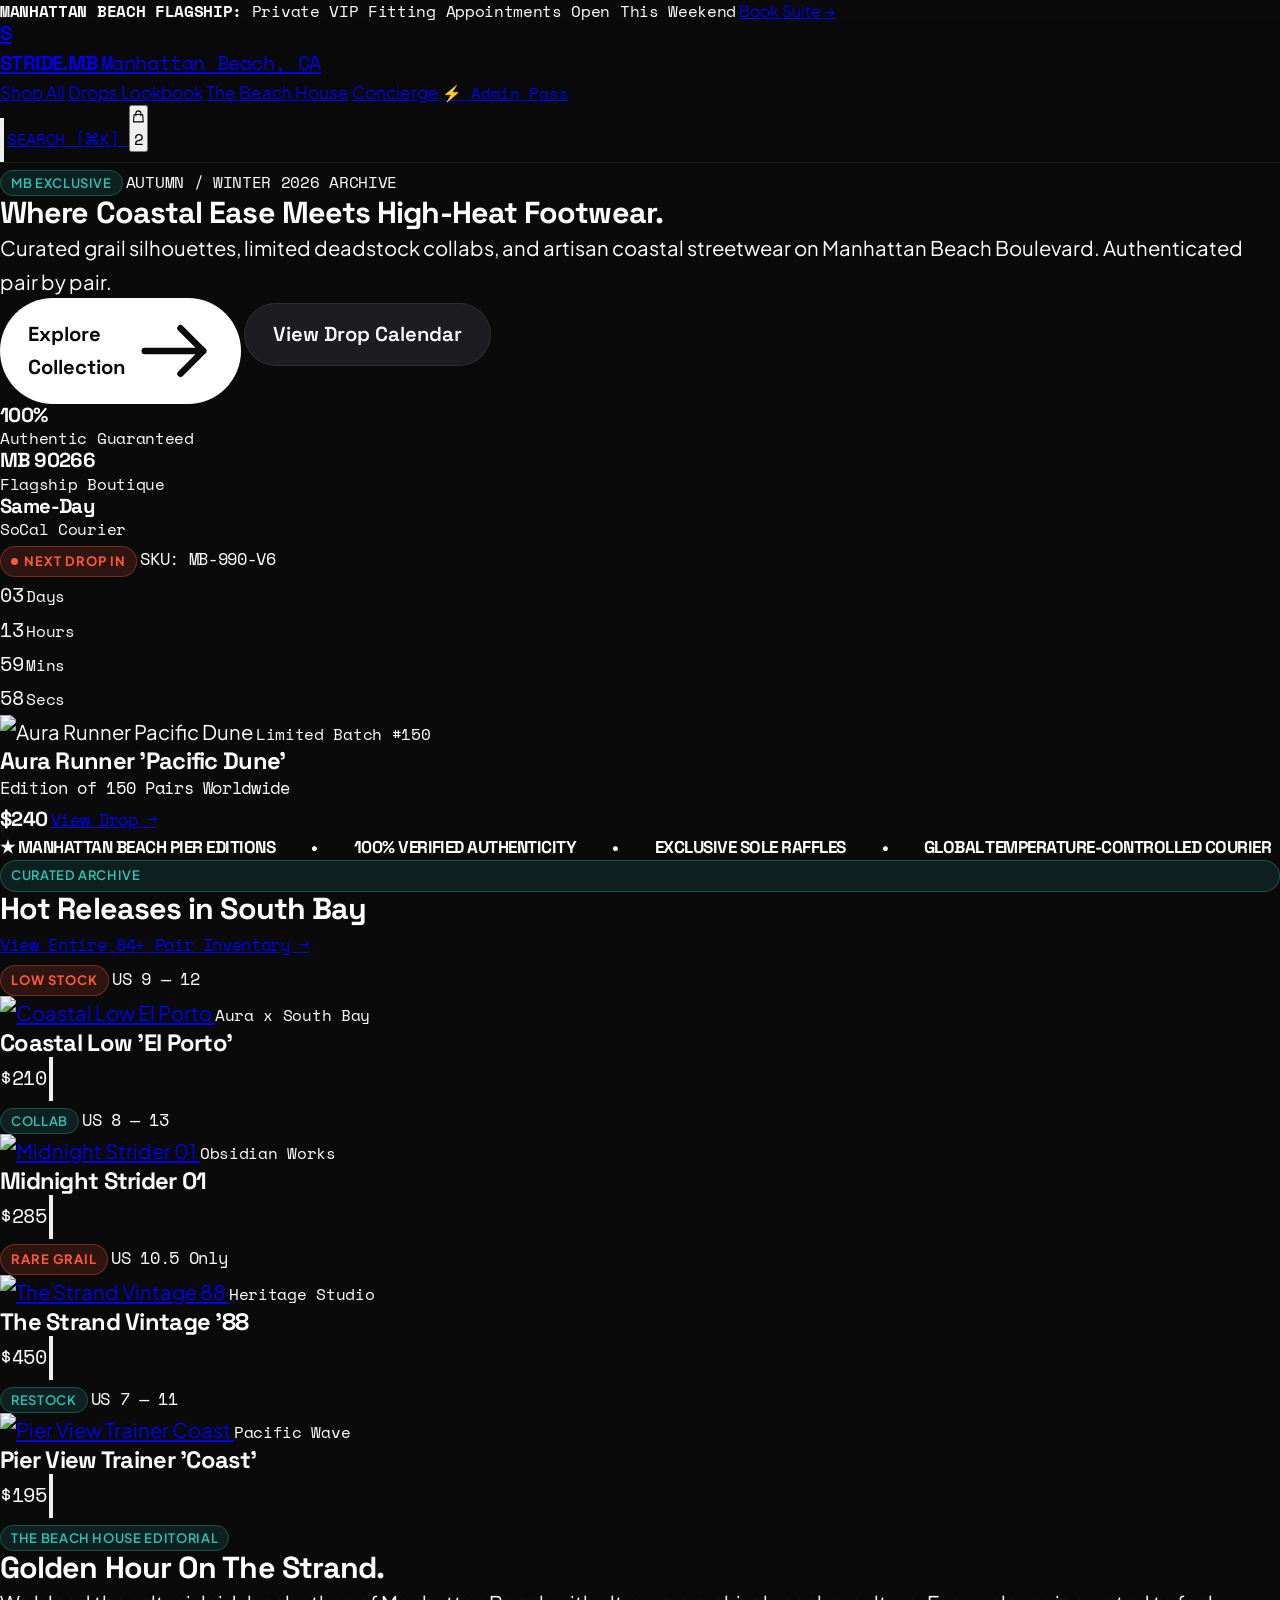
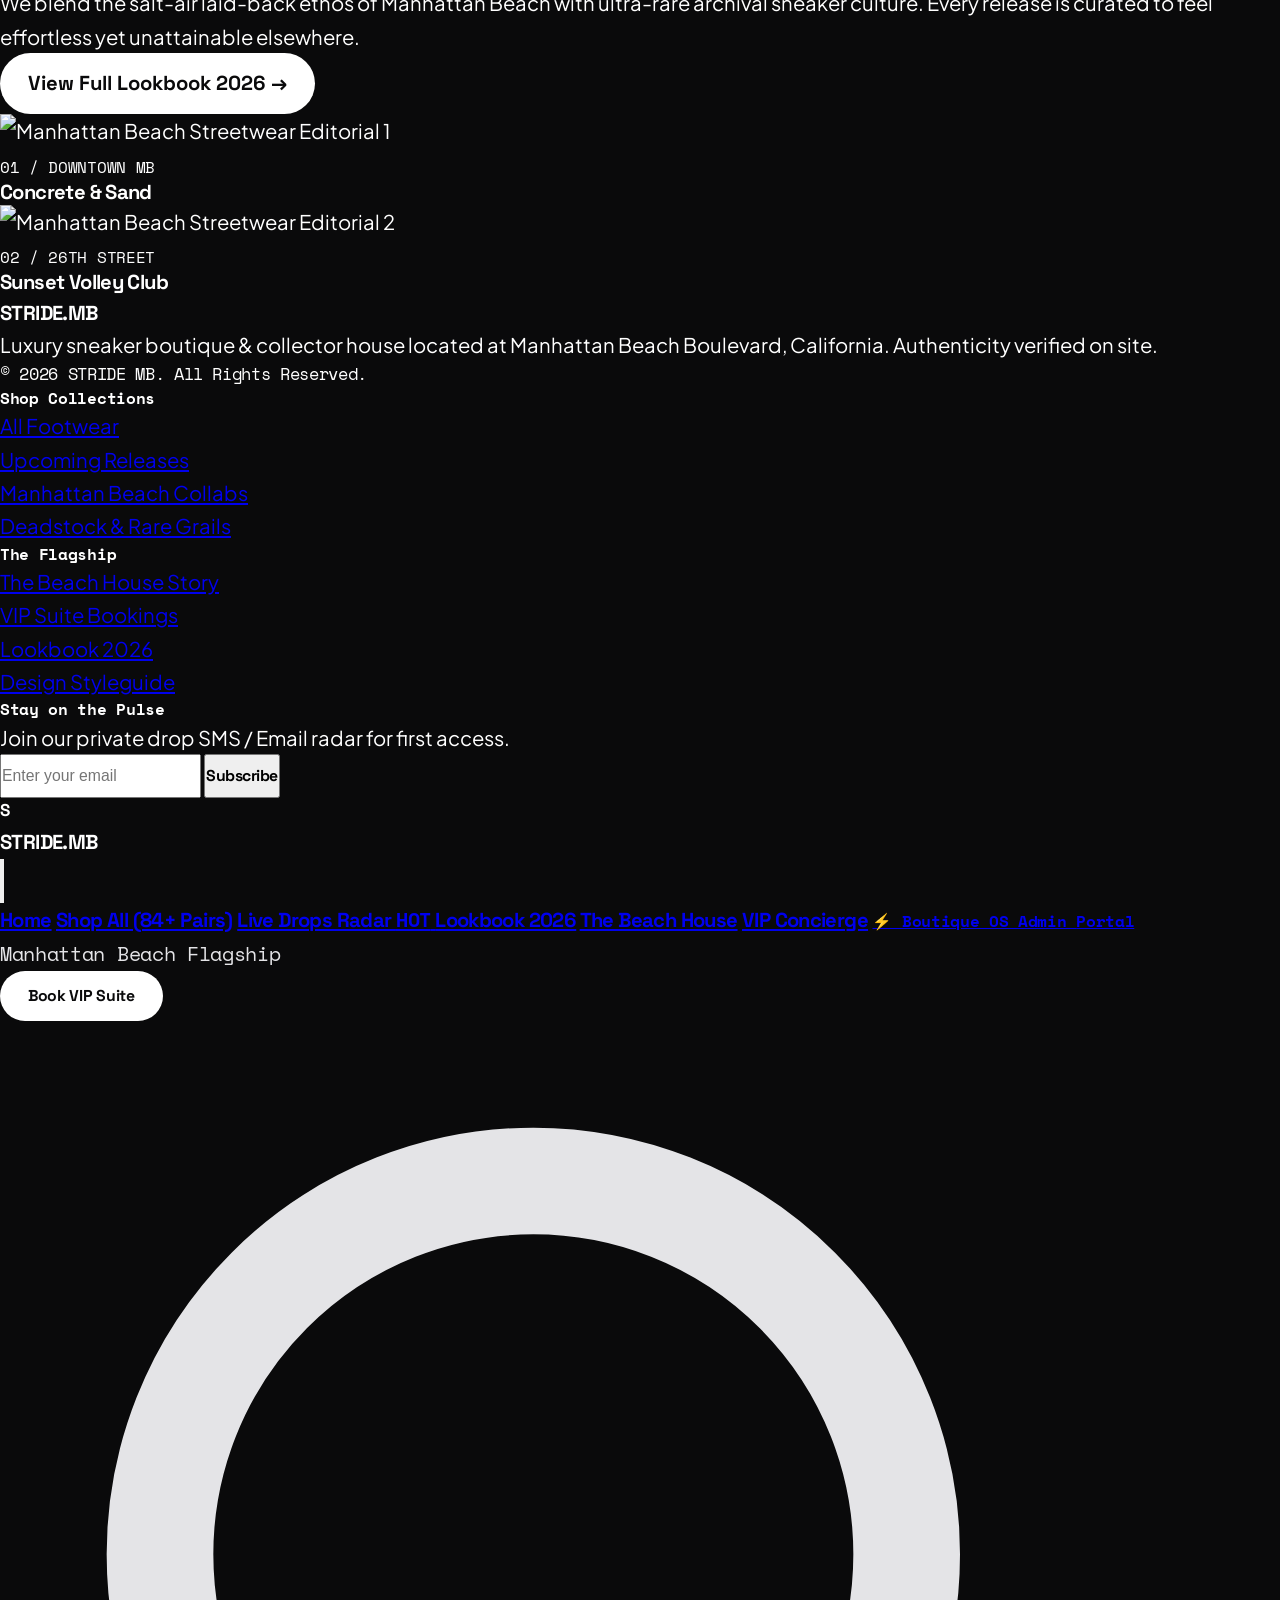
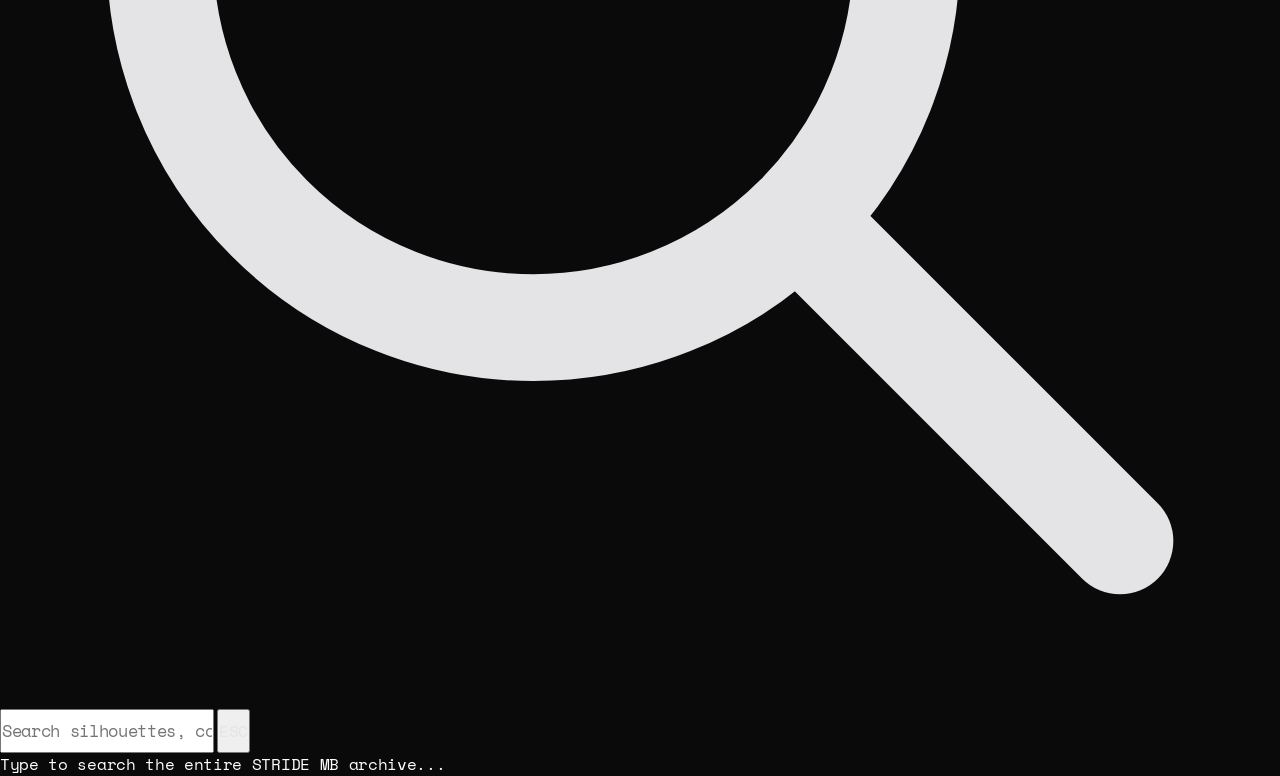
==== commit 748024c3: "fix(qa): P0 SPA redirect rules, passkey gate verification, and 18px WCAG AAA typography" ====
--- a/index.html
+++ b/index.html
@@ -30,6 +30,7 @@
 
   <!-- Ghost Factory Universal Typography & WCAG AAA Bad-Eyesight Protection -->
   <!-- Ghost Factory Universal Typography & WCAG AAA Bad-Eyesight Protection -->
+  <!-- Ghost Factory Universal Typography & WCAG AAA Bad-Eyesight Protection -->
   <style id="ghost-typography">
     html { font-size: 18px !important; }
     body { font-size: 1.125rem !important; line-height: 1.65 !important; }
@@ -38,6 +39,10 @@
     .text-xs { font-size: 0.875rem !important; line-height: 1.4 !important; }
     .text-sm { font-size: 0.95rem !important; line-height: 1.5 !important; }
     .text-base { font-size: 1.125rem !important; line-height: 1.65 !important; }
+    /* WCAG AAA Contrast Overrides for Secondary Obsidian Copy */
+    .text-zinc-500, .text-stone-500, .text-gray-500, .text-neutral-500, .text-slate-500 { color: #d4d4d8 !important; }
+    .text-zinc-400, .text-stone-400, .text-gray-400, .text-neutral-400, .text-slate-400 { color: #e4e4e7 !important; }
+    .text-zinc-600, .text-stone-600, .text-gray-600, .text-neutral-600, .text-slate-600 { color: #a1a1aa !important; }
   </style>
 
 </head>
